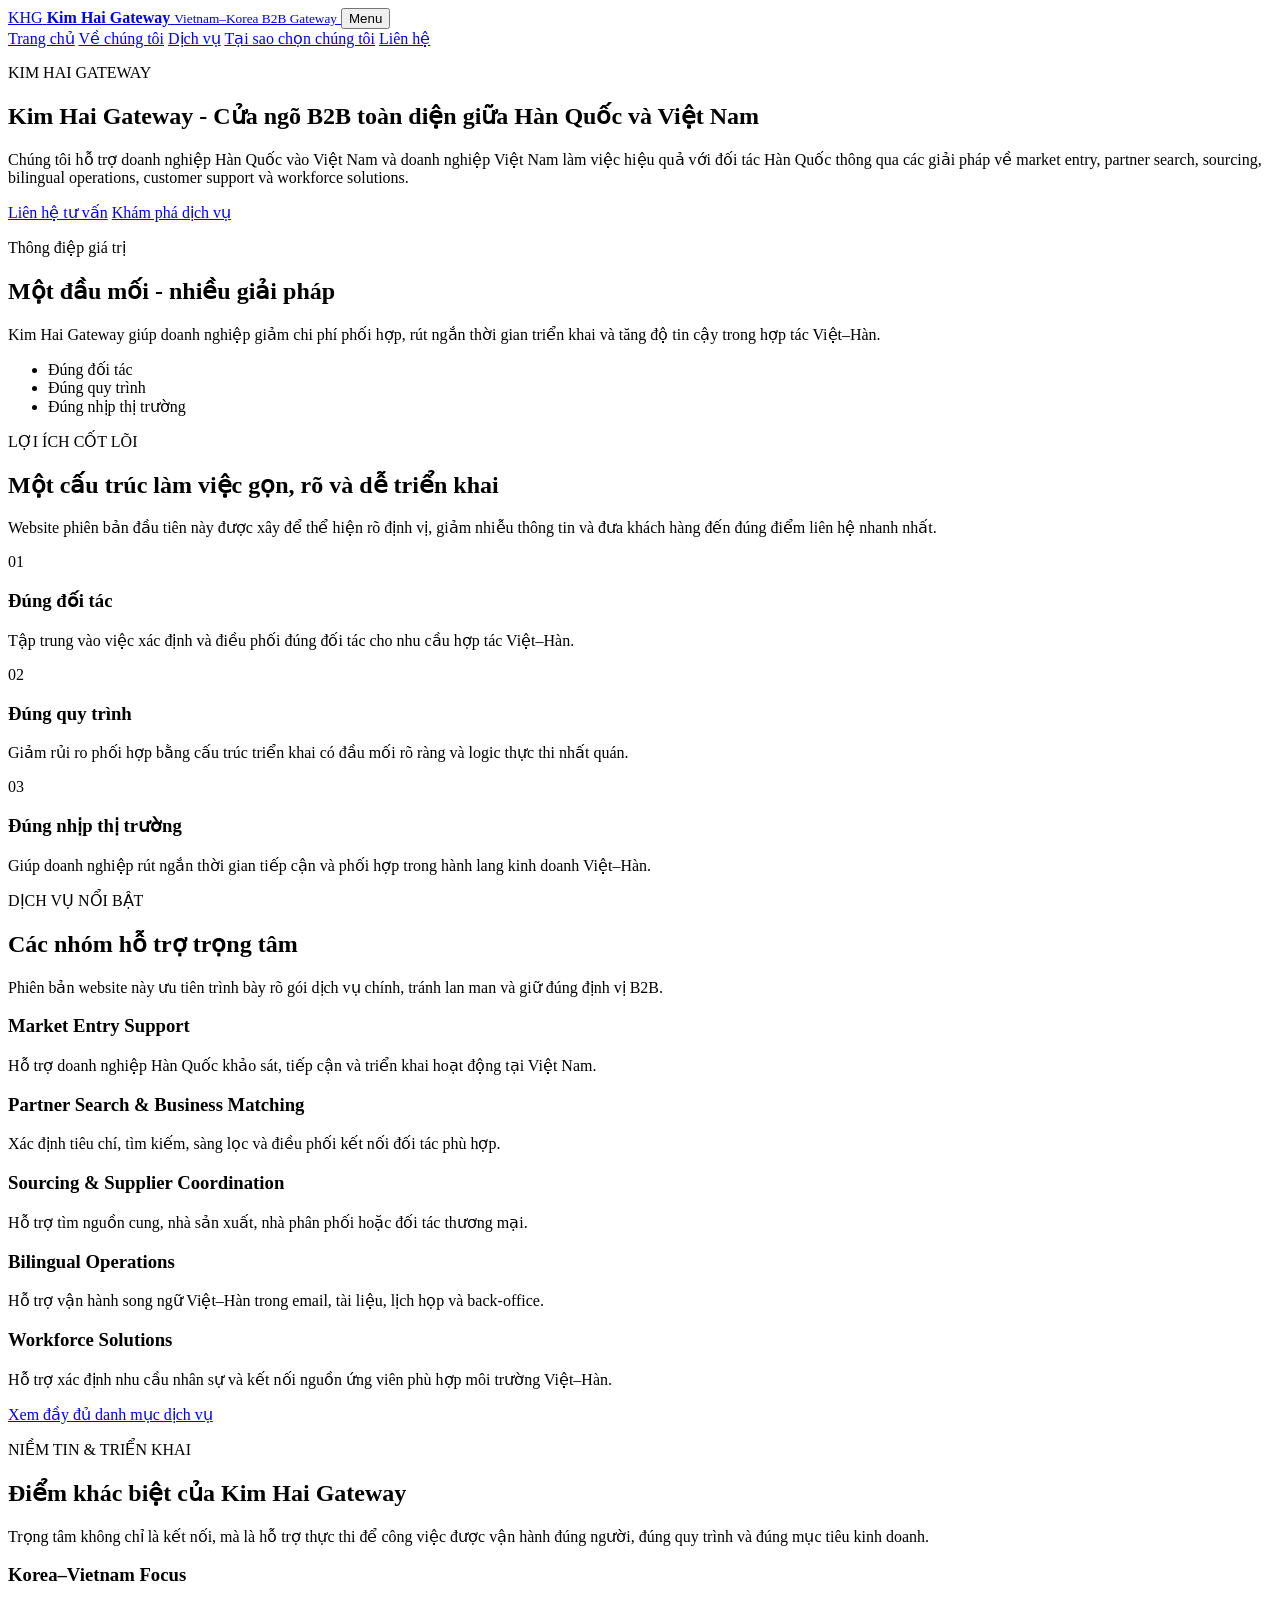
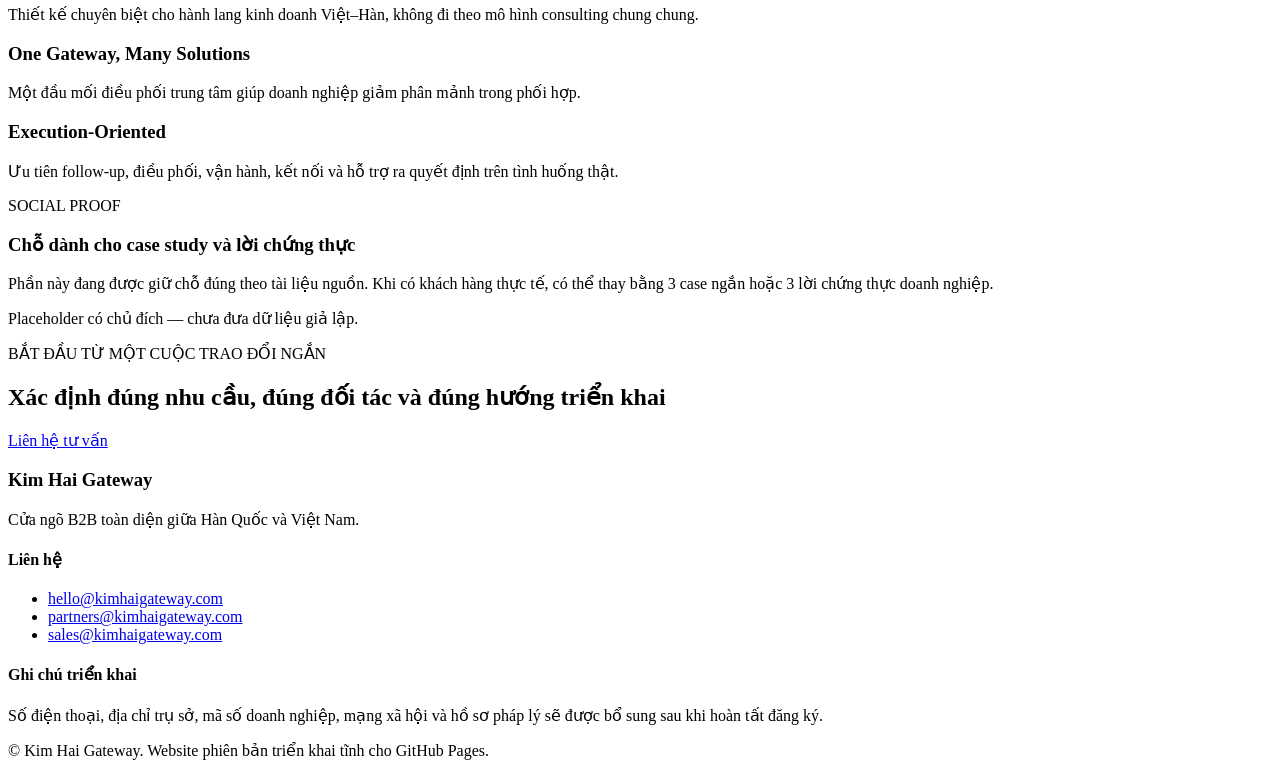
==== index.html @ f31b7ecf "Add files via upload" ====
<!DOCTYPE html>
<html lang="vi">
<head>
  <meta charset="UTF-8" />
  <meta name="viewport" content="width=device-width, initial-scale=1.0" />
  <title>Kim Hai Gateway | Cửa ngõ B2B toàn diện giữa Hàn Quốc và Việt Nam</title>
  <meta name="description" content="Kim Hai Gateway hỗ trợ doanh nghiệp Hàn Quốc vào Việt Nam và doanh nghiệp Việt Nam làm việc hiệu quả với đối tác Hàn Quốc thông qua các giải pháp market entry, partner search, sourcing, bilingual operations và workforce solutions." />
  <meta name="robots" content="index,follow" />
  <link rel="canonical" href="https://kimhaigateway.com/" />
  <link rel="stylesheet" href="assets/styles.css" />
</head>
<body>
  <header class="site-header">
    <div class="container header-inner">
      <a class="brand" href="index.html" aria-label="Kim Hai Gateway">
        <span class="brand-mark">KHG</span>
        <span class="brand-text">
          <strong>Kim Hai Gateway</strong>
          <small>Vietnam–Korea B2B Gateway</small>
        </span>
      </a>
      <button class="nav-toggle" aria-expanded="false" aria-controls="site-nav">Menu</button>
      <nav id="site-nav" class="site-nav" aria-label="Điều hướng chính">
        <a class="active" href="index.html">Trang chủ</a>
        <a href="about.html">Về chúng tôi</a>
        <a href="services.html">Dịch vụ</a>
        <a href="why-us.html">Tại sao chọn chúng tôi</a>
        <a href="contact.html">Liên hệ</a>
      </nav>
    </div>
  </header>

  <main>
    <section class="hero">
      <div class="container hero-grid">
        <div class="hero-copy">
          <p class="eyebrow">KIM HAI GATEWAY</p>
          <h1>Kim Hai Gateway - Cửa ngõ B2B toàn diện giữa Hàn Quốc và Việt Nam</h1>
          <p class="hero-text">Chúng tôi hỗ trợ doanh nghiệp Hàn Quốc vào Việt Nam và doanh nghiệp Việt Nam làm việc hiệu quả với đối tác Hàn Quốc thông qua các giải pháp về market entry, partner search, sourcing, bilingual operations, customer support và workforce solutions.</p>
          <div class="button-row">
            <a class="btn btn-primary" href="contact.html">Liên hệ tư vấn</a>
            <a class="btn btn-secondary" href="services.html">Khám phá dịch vụ</a>
          </div>
        </div>
        <aside class="hero-panel">
          <div class="hero-card">
            <p class="card-label">Thông điệp giá trị</p>
            <h2>Một đầu mối - nhiều giải pháp</h2>
            <p>Kim Hai Gateway giúp doanh nghiệp giảm chi phí phối hợp, rút ngắn thời gian triển khai và tăng độ tin cậy trong hợp tác Việt–Hàn.</p>
            <ul class="value-list">
              <li>Đúng đối tác</li>
              <li>Đúng quy trình</li>
              <li>Đúng nhịp thị trường</li>
            </ul>
          </div>
        </aside>
      </div>
    </section>

    <section class="section">
      <div class="container">
        <div class="section-heading">
          <p class="eyebrow">LỢI ÍCH CỐT LÕI</p>
          <h2>Một cấu trúc làm việc gọn, rõ và dễ triển khai</h2>
          <p>Website phiên bản đầu tiên này được xây để thể hiện rõ định vị, giảm nhiễu thông tin và đưa khách hàng đến đúng điểm liên hệ nhanh nhất.</p>
        </div>
        <div class="benefit-grid">
          <article class="benefit-card">
            <span class="benefit-number">01</span>
            <h3>Đúng đối tác</h3>
            <p>Tập trung vào việc xác định và điều phối đúng đối tác cho nhu cầu hợp tác Việt–Hàn.</p>
          </article>
          <article class="benefit-card">
            <span class="benefit-number">02</span>
            <h3>Đúng quy trình</h3>
            <p>Giảm rủi ro phối hợp bằng cấu trúc triển khai có đầu mối rõ ràng và logic thực thi nhất quán.</p>
          </article>
          <article class="benefit-card">
            <span class="benefit-number">03</span>
            <h3>Đúng nhịp thị trường</h3>
            <p>Giúp doanh nghiệp rút ngắn thời gian tiếp cận và phối hợp trong hành lang kinh doanh Việt–Hàn.</p>
          </article>
        </div>
      </div>
    </section>

    <section class="section section-alt">
      <div class="container">
        <div class="section-heading">
          <p class="eyebrow">DỊCH VỤ NỔI BẬT</p>
          <h2>Các nhóm hỗ trợ trọng tâm</h2>
          <p>Phiên bản website này ưu tiên trình bày rõ gói dịch vụ chính, tránh lan man và giữ đúng định vị B2B.</p>
        </div>
        <div class="card-grid card-grid-5">
          <article class="service-card">
            <h3>Market Entry Support</h3>
            <p>Hỗ trợ doanh nghiệp Hàn Quốc khảo sát, tiếp cận và triển khai hoạt động tại Việt Nam.</p>
          </article>
          <article class="service-card">
            <h3>Partner Search &amp; Business Matching</h3>
            <p>Xác định tiêu chí, tìm kiếm, sàng lọc và điều phối kết nối đối tác phù hợp.</p>
          </article>
          <article class="service-card">
            <h3>Sourcing &amp; Supplier Coordination</h3>
            <p>Hỗ trợ tìm nguồn cung, nhà sản xuất, nhà phân phối hoặc đối tác thương mại.</p>
          </article>
          <article class="service-card">
            <h3>Bilingual Operations</h3>
            <p>Hỗ trợ vận hành song ngữ Việt–Hàn trong email, tài liệu, lịch họp và back-office.</p>
          </article>
          <article class="service-card">
            <h3>Workforce Solutions</h3>
            <p>Hỗ trợ xác định nhu cầu nhân sự và kết nối nguồn ứng viên phù hợp môi trường Việt–Hàn.</p>
          </article>
        </div>
        <div class="centered-link">
          <a class="text-link" href="services.html">Xem đầy đủ danh mục dịch vụ</a>
        </div>
      </div>
    </section>

    <section class="section">
      <div class="container two-col">
        <div>
          <div class="section-heading left-align">
            <p class="eyebrow">NIỀM TIN &amp; TRIỂN KHAI</p>
            <h2>Điểm khác biệt của Kim Hai Gateway</h2>
            <p>Trọng tâm không chỉ là kết nối, mà là hỗ trợ thực thi để công việc được vận hành đúng người, đúng quy trình và đúng mục tiêu kinh doanh.</p>
          </div>
          <div class="feature-stack">
            <article class="feature-item">
              <h3>Korea–Vietnam Focus</h3>
              <p>Thiết kế chuyên biệt cho hành lang kinh doanh Việt–Hàn, không đi theo mô hình consulting chung chung.</p>
            </article>
            <article class="feature-item">
              <h3>One Gateway, Many Solutions</h3>
              <p>Một đầu mối điều phối trung tâm giúp doanh nghiệp giảm phân mảnh trong phối hợp.</p>
            </article>
            <article class="feature-item">
              <h3>Execution-Oriented</h3>
              <p>Ưu tiên follow-up, điều phối, vận hành, kết nối và hỗ trợ ra quyết định trên tình huống thật.</p>
            </article>
          </div>
        </div>
        <aside class="placeholder-box">
          <p class="placeholder-label">SOCIAL PROOF</p>
          <h3>Chỗ dành cho case study và lời chứng thực</h3>
          <p>Phần này đang được giữ chỗ đúng theo tài liệu nguồn. Khi có khách hàng thực tế, có thể thay bằng 3 case ngắn hoặc 3 lời chứng thực doanh nghiệp.</p>
          <p class="placeholder-note">Placeholder có chủ đích — chưa đưa dữ liệu giả lập.</p>
        </aside>
      </div>
    </section>

    <section class="section cta-band">
      <div class="container cta-band-inner">
        <div>
          <p class="eyebrow light">BẮT ĐẦU TỪ MỘT CUỘC TRAO ĐỔI NGẮN</p>
          <h2>Xác định đúng nhu cầu, đúng đối tác và đúng hướng triển khai</h2>
        </div>
        <a class="btn btn-light" href="contact.html">Liên hệ tư vấn</a>
      </div>
    </section>
  </main>

  <footer class="site-footer">
    <div class="container footer-grid">
      <div>
        <h3>Kim Hai Gateway</h3>
        <p>Cửa ngõ B2B toàn diện giữa Hàn Quốc và Việt Nam.</p>
      </div>
      <div>
        <h4>Liên hệ</h4>
        <ul class="footer-list">
          <li><a href="mailto:hello@kimhaigateway.com">hello@kimhaigateway.com</a></li>
          <li><a href="mailto:partners@kimhaigateway.com">partners@kimhaigateway.com</a></li>
          <li><a href="mailto:sales@kimhaigateway.com">sales@kimhaigateway.com</a></li>
        </ul>
      </div>
      <div>
        <h4>Ghi chú triển khai</h4>
        <p>Số điện thoại, địa chỉ trụ sở, mã số doanh nghiệp, mạng xã hội và hồ sơ pháp lý sẽ được bổ sung sau khi hoàn tất đăng ký.</p>
      </div>
    </div>
    <div class="container footer-bottom">
      <p>© <span id="year"></span> Kim Hai Gateway. Website phiên bản triển khai tĩnh cho GitHub Pages.</p>
    </div>
  </footer>

  <script src="assets/script.js"></script>
</body>
</html>
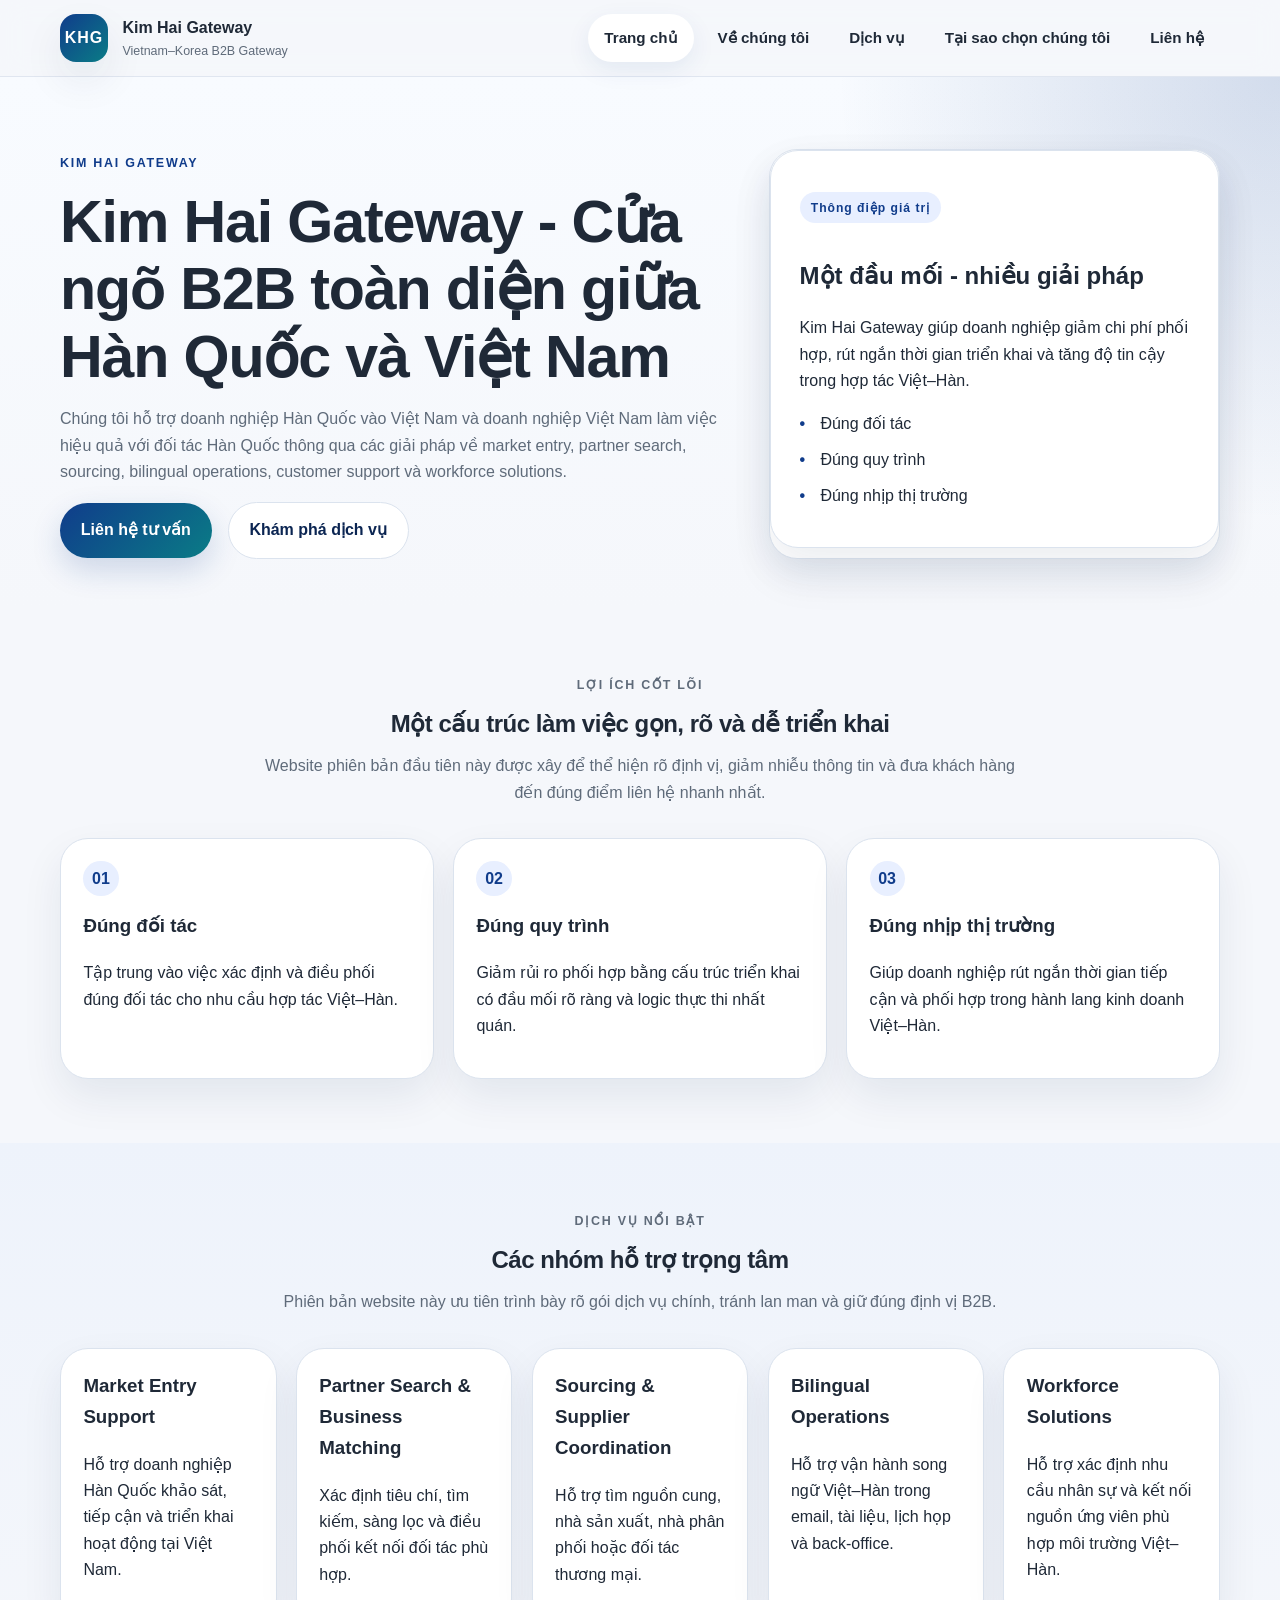
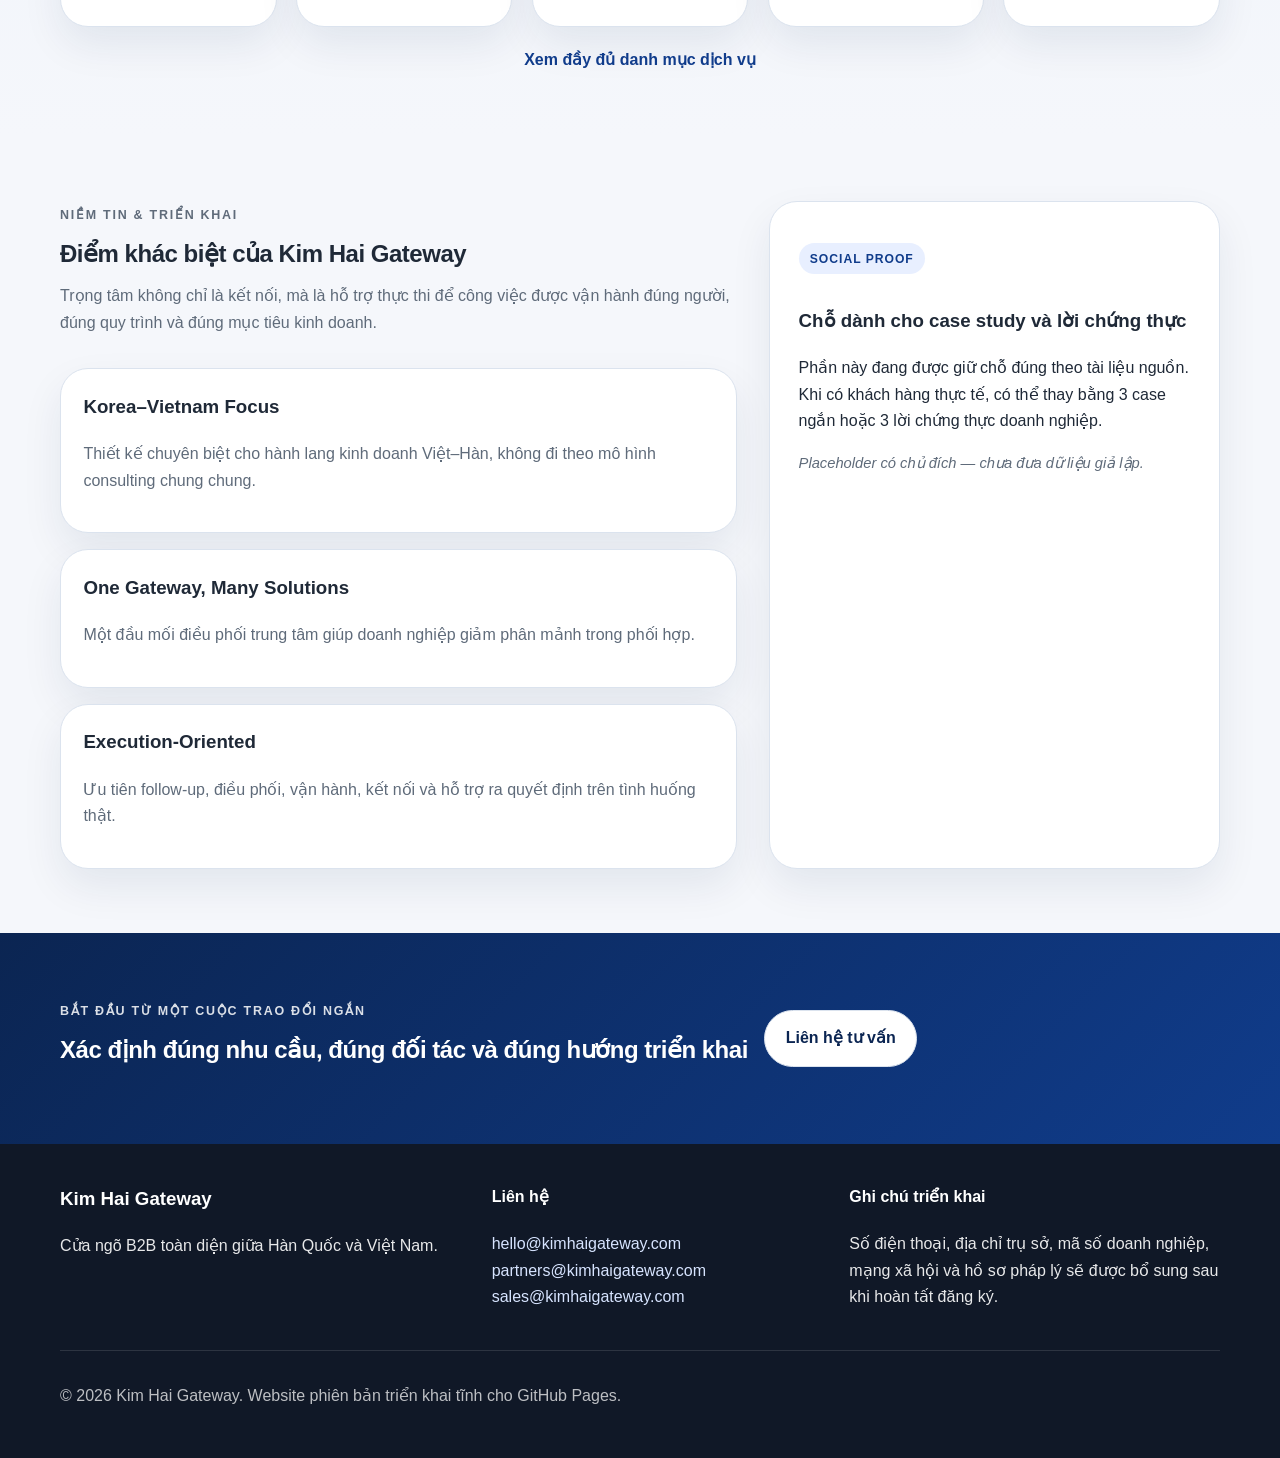
==== commit 7ceae2a9: "Fix CSS and JS paths in index.html" ====
--- a/index.html
+++ b/index.html
@@ -7,7 +7,7 @@
   <meta name="description" content="Kim Hai Gateway hỗ trợ doanh nghiệp Hàn Quốc vào Việt Nam và doanh nghiệp Việt Nam làm việc hiệu quả với đối tác Hàn Quốc thông qua các giải pháp market entry, partner search, sourcing, bilingual operations và workforce solutions." />
   <meta name="robots" content="index,follow" />
   <link rel="canonical" href="https://kimhaigateway.com/" />
-  <link rel="stylesheet" href="assets/styles.css" />
+ <link rel="stylesheet" href="styles.css" />
 </head>
 <body>
   <header class="site-header">
@@ -186,6 +186,6 @@
     </div>
   </footer>
 
-  <script src="assets/script.js"></script>
+  <script src="script.js"></script>
 </body>
 </html>
--- a/styles.css
+++ b/styles.css
@@ -0,0 +1,400 @@
+:root {
+  --bg: #f5f7fb;
+  --surface: #ffffff;
+  --surface-2: #eef3fb;
+  --text: #1f2937;
+  --muted: #5f6b7a;
+  --line: #dbe3ee;
+  --brand: #103c8b;
+  --brand-2: #0a7c86;
+  --brand-dark: #0b2552;
+  --accent: #e8efff;
+  --shadow: 0 18px 40px rgba(15, 35, 75, 0.08);
+  --radius: 18px;
+  --radius-lg: 28px;
+  --container: 1160px;
+  --container-narrow: 840px;
+}
+
+* { box-sizing: border-box; }
+html { scroll-behavior: smooth; }
+body {
+  margin: 0;
+  font-family: Inter, Arial, Helvetica, sans-serif;
+  color: var(--text);
+  background: var(--bg);
+  line-height: 1.65;
+}
+img { max-width: 100%; display: block; }
+a { color: var(--brand); text-decoration: none; }
+a:hover { text-decoration: none; }
+.container {
+  width: min(calc(100% - 2rem), var(--container));
+  margin: 0 auto;
+}
+.narrow { width: min(calc(100% - 2rem), var(--container-narrow)); }
+
+.site-header {
+  position: sticky;
+  top: 0;
+  z-index: 20;
+  backdrop-filter: blur(14px);
+  background: rgba(245, 247, 251, 0.88);
+  border-bottom: 1px solid rgba(219, 227, 238, 0.8);
+}
+.header-inner {
+  display: flex;
+  align-items: center;
+  justify-content: space-between;
+  gap: 1rem;
+  min-height: 76px;
+}
+.brand {
+  display: inline-flex;
+  align-items: center;
+  gap: 0.9rem;
+  color: var(--text);
+}
+.brand-mark {
+  width: 48px;
+  height: 48px;
+  display: inline-grid;
+  place-items: center;
+  border-radius: 16px;
+  background: linear-gradient(135deg, var(--brand), var(--brand-2));
+  color: white;
+  font-weight: 700;
+  letter-spacing: 0.06em;
+  box-shadow: var(--shadow);
+}
+.brand-text { display: flex; flex-direction: column; }
+.brand-text strong { font-size: 1rem; }
+.brand-text small { color: var(--muted); font-size: 0.78rem; }
+
+.site-nav {
+  display: flex;
+  align-items: center;
+  gap: 0.5rem;
+  flex-wrap: wrap;
+}
+.site-nav a {
+  padding: 0.7rem 1rem;
+  border-radius: 999px;
+  color: var(--text);
+  font-weight: 600;
+  font-size: 0.95rem;
+}
+.site-nav a.active,
+.site-nav a:hover {
+  background: var(--surface);
+  box-shadow: 0 8px 24px rgba(16, 60, 139, 0.08);
+}
+.nav-toggle {
+  display: none;
+  border: 1px solid var(--line);
+  background: var(--surface);
+  border-radius: 999px;
+  padding: 0.65rem 0.9rem;
+  font-weight: 600;
+}
+
+.hero {
+  padding: 4.5rem 0 3rem;
+  background:
+    radial-gradient(circle at top right, rgba(16,60,139,0.16), transparent 32%),
+    linear-gradient(180deg, #f8fbff 0%, #f5f7fb 100%);
+}
+.hero-grid,
+.two-col,
+.contact-grid {
+  display: grid;
+  grid-template-columns: 1.2fr 0.8fr;
+  gap: 2rem;
+  align-items: stretch;
+}
+.hero-copy h1,
+.page-hero h1,
+.section-heading h2,
+.statement-card h2,
+.cta-band h2,
+.error-card h1 {
+  margin: 0 0 1rem;
+  line-height: 1.14;
+  letter-spacing: -0.02em;
+}
+.hero-copy h1 { font-size: clamp(2rem, 5vw, 3.7rem); }
+.page-hero h1 { font-size: clamp(2rem, 4vw, 3rem); }
+.hero-text, .page-hero p, .section-heading p, .content-flow p, .feature-item p, .service-detail-card p, .why-card p, .contact-card p {
+  color: var(--muted);
+}
+.hero-panel,
+.hero-card,
+.service-card,
+.benefit-card,
+.feature-item,
+.placeholder-box,
+.statement-card,
+.service-detail-card,
+.why-card,
+.contact-card,
+.error-card {
+  background: var(--surface);
+  border: 1px solid var(--line);
+  border-radius: var(--radius-lg);
+  box-shadow: var(--shadow);
+}
+.hero-card,
+.placeholder-box,
+.statement-card,
+.contact-card,
+.error-card { padding: 1.8rem; }
+
+.eyebrow {
+  display: inline-block;
+  margin: 0 0 0.9rem;
+  font-size: 0.78rem;
+  font-weight: 800;
+  letter-spacing: 0.14em;
+  color: var(--brand);
+  text-transform: uppercase;
+}
+.eyebrow.light { color: rgba(255,255,255,0.85); }
+.card-label,
+.placeholder-label {
+  display: inline-block;
+  margin-bottom: 0.8rem;
+  padding: 0.35rem 0.7rem;
+  border-radius: 999px;
+  font-size: 0.76rem;
+  font-weight: 800;
+  letter-spacing: 0.08em;
+  background: var(--accent);
+  color: var(--brand);
+}
+.placeholder-note { font-size: 0.92rem; font-style: italic; color: var(--muted); }
+
+.button-row,
+.cta-band-inner {
+  display: flex;
+  gap: 1rem;
+  flex-wrap: wrap;
+  align-items: center;
+}
+.btn {
+  display: inline-flex;
+  align-items: center;
+  justify-content: center;
+  border-radius: 999px;
+  padding: 0.9rem 1.3rem;
+  font-weight: 700;
+  transition: transform 0.2s ease, box-shadow 0.2s ease;
+}
+.btn:hover { transform: translateY(-1px); }
+.btn-primary {
+  background: linear-gradient(135deg, var(--brand), var(--brand-2));
+  color: white;
+  box-shadow: 0 12px 30px rgba(16, 60, 139, 0.18);
+}
+.btn-secondary,
+.btn-light {
+  background: var(--surface);
+  color: var(--brand-dark);
+  border: 1px solid var(--line);
+}
+.text-link { font-weight: 700; }
+.centered-link { text-align: center; margin-top: 1.2rem; }
+
+.value-list,
+.footer-list,
+.check-list,
+.contact-list {
+  list-style: none;
+  padding: 0;
+  margin: 1rem 0 0;
+}
+.value-list li,
+.check-list li {
+  position: relative;
+  padding-left: 1.3rem;
+  margin-bottom: 0.6rem;
+}
+.value-list li::before,
+.check-list li::before {
+  content: "•";
+  position: absolute;
+  left: 0;
+  color: var(--brand);
+  font-weight: 700;
+}
+
+.section, .page-main section { padding: 4rem 0; }
+.section-alt { background: linear-gradient(180deg, #eef3fb 0%, #f5f7fb 100%); }
+.page-hero {
+  padding: 4rem 0 1rem;
+  background: linear-gradient(180deg, #f8fbff 0%, #f5f7fb 100%);
+}
+.section-heading { max-width: 760px; margin: 0 auto 2rem; text-align: center; }
+.left-align { margin-left: 0; margin-right: 0; text-align: left; }
+
+.benefit-grid,
+.card-grid,
+.why-grid,
+.tag-grid,
+.service-list-grid {
+  display: grid;
+  gap: 1.2rem;
+}
+.benefit-grid { grid-template-columns: repeat(3, minmax(0, 1fr)); }
+.card-grid { grid-template-columns: repeat(3, minmax(0, 1fr)); }
+.card-grid-5 { grid-template-columns: repeat(5, minmax(0, 1fr)); }
+.why-grid, .service-list-grid { grid-template-columns: repeat(2, minmax(0, 1fr)); }
+.tag-grid { grid-template-columns: repeat(auto-fit, minmax(190px, 1fr)); }
+
+.benefit-card,
+.service-card,
+.feature-item,
+.service-detail-card,
+.why-card { padding: 1.4rem; }
+.benefit-number,
+.service-index {
+  display: inline-grid;
+  place-items: center;
+  width: 2.2rem;
+  height: 2.2rem;
+  border-radius: 999px;
+  background: var(--accent);
+  color: var(--brand);
+  font-weight: 800;
+  margin-bottom: 0.9rem;
+}
+.service-card h3,
+.feature-item h3,
+.benefit-card h3,
+.contact-card h2,
+.service-detail-card h2,
+.why-card h2 { margin-top: 0; }
+
+.feature-stack { display: grid; gap: 1rem; }
+.cta-band {
+  background: linear-gradient(135deg, var(--brand-dark), var(--brand));
+  color: white;
+}
+.cta-band h2 { max-width: 700px; }
+
+.contact-list li {
+  display: flex;
+  flex-direction: column;
+  gap: 0.25rem;
+  padding: 0.9rem 0;
+  border-bottom: 1px solid var(--line);
+}
+.contact-list li:last-child { border-bottom: none; }
+.contact-list span { color: var(--muted); font-size: 0.92rem; }
+.contact-form { display: grid; gap: 1rem; }
+.contact-form label { display: grid; gap: 0.45rem; font-weight: 600; }
+.contact-form input,
+.contact-form textarea {
+  width: 100%;
+  padding: 0.95rem 1rem;
+  border: 1px solid var(--line);
+  border-radius: 14px;
+  font: inherit;
+  background: #fff;
+}
+.contact-form input:focus,
+.contact-form textarea:focus {
+  outline: 2px solid rgba(16, 60, 139, 0.18);
+  border-color: var(--brand);
+}
+.form-note { font-size: 0.92rem; color: var(--muted); margin-top: 1rem; }
+
+.tag {
+  display: inline-flex;
+  align-items: center;
+  justify-content: center;
+  padding: 0.85rem 1rem;
+  border-radius: 999px;
+  background: var(--surface);
+  border: 1px solid var(--line);
+  box-shadow: var(--shadow);
+  font-weight: 600;
+}
+
+.site-footer {
+  padding-top: 2.5rem;
+  background: #101827;
+  color: rgba(255,255,255,0.9);
+}
+.footer-grid {
+  display: grid;
+  grid-template-columns: 1.1fr 0.9fr 1fr;
+  gap: 1.5rem;
+}
+.site-footer h3,
+.site-footer h4 { margin-top: 0; color: #fff; }
+.site-footer a { color: #d7e4ff; }
+.footer-bottom {
+  padding: 1rem 0 2rem;
+  margin-top: 1.5rem;
+  border-top: 1px solid rgba(255,255,255,0.12);
+  color: rgba(255,255,255,0.72);
+}
+.error-page {
+  min-height: 100vh;
+  display: grid;
+  place-items: center;
+  padding: 2rem 0;
+}
+.error-card { text-align: center; }
+
+@media (max-width: 1080px) {
+  .card-grid-5 { grid-template-columns: repeat(3, minmax(0, 1fr)); }
+}
+
+@media (max-width: 900px) {
+  .hero-grid,
+  .two-col,
+  .contact-grid,
+  .footer-grid,
+  .benefit-grid,
+  .why-grid,
+  .service-list-grid,
+  .card-grid,
+  .card-grid-5 {
+    grid-template-columns: 1fr;
+  }
+  .nav-toggle { display: inline-flex; }
+  .site-nav {
+    position: absolute;
+    top: 76px;
+    right: 1rem;
+    left: 1rem;
+    display: none;
+    flex-direction: column;
+    align-items: stretch;
+    padding: 1rem;
+    background: rgba(255,255,255,0.98);
+    border: 1px solid var(--line);
+    border-radius: 20px;
+    box-shadow: var(--shadow);
+  }
+  .site-nav.open { display: flex; }
+  .site-nav a { width: 100%; }
+}
+
+@media (max-width: 640px) {
+  .hero { padding-top: 3.5rem; }
+  .section, .page-main section { padding: 3rem 0; }
+  .hero-card,
+  .placeholder-box,
+  .statement-card,
+  .contact-card,
+  .error-card,
+  .benefit-card,
+  .service-card,
+  .feature-item,
+  .service-detail-card,
+  .why-card {
+    border-radius: 22px;
+  }
+}
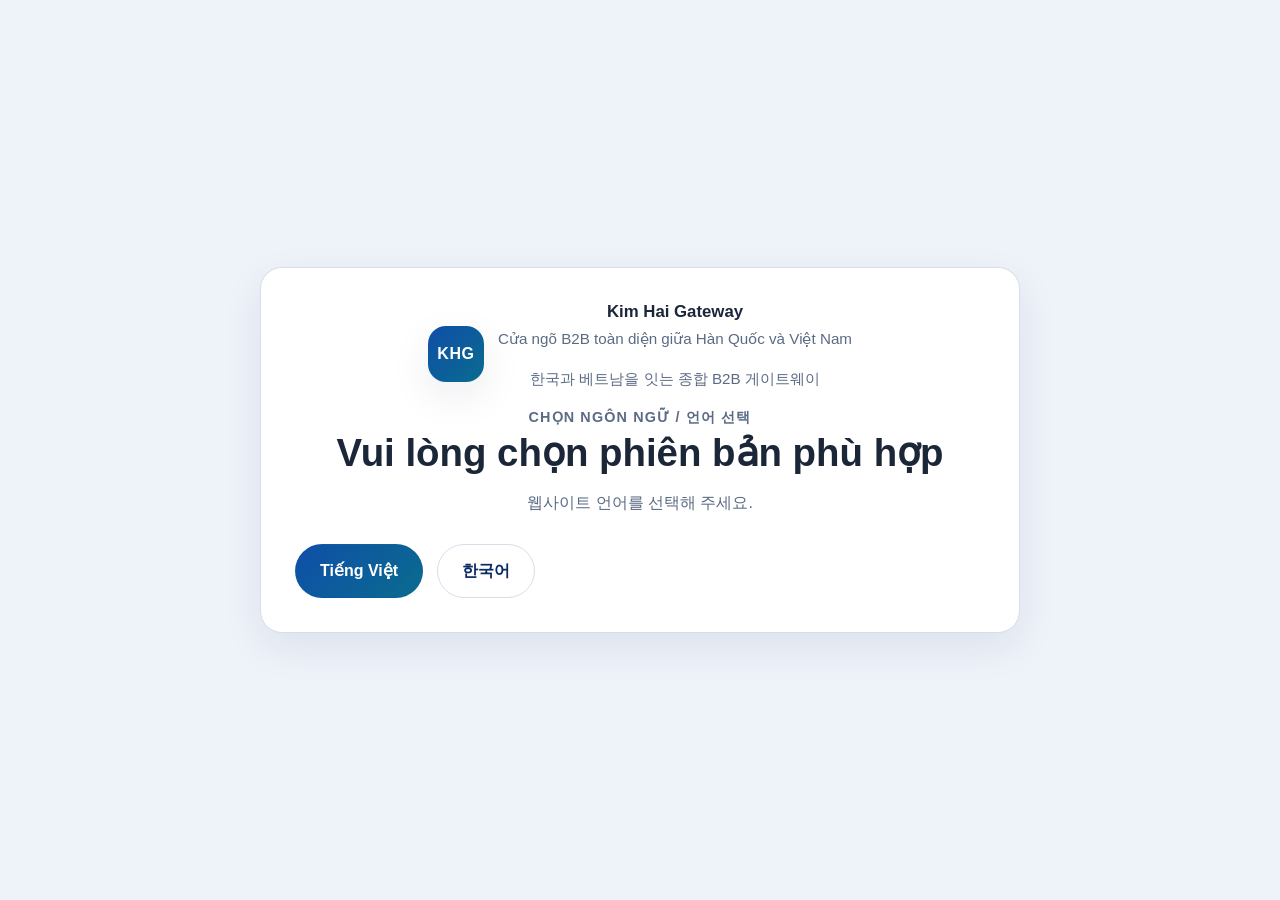
==== commit db50b4ad: "Convert site to bilingual VI-KO structure" ====
--- a/index.html
+++ b/index.html
@@ -3,189 +3,31 @@
 <head>
   <meta charset="UTF-8" />
   <meta name="viewport" content="width=device-width, initial-scale=1.0" />
-  <title>Kim Hai Gateway | Cửa ngõ B2B toàn diện giữa Hàn Quốc và Việt Nam</title>
-  <meta name="description" content="Kim Hai Gateway hỗ trợ doanh nghiệp Hàn Quốc vào Việt Nam và doanh nghiệp Việt Nam làm việc hiệu quả với đối tác Hàn Quốc thông qua các giải pháp market entry, partner search, sourcing, bilingual operations và workforce solutions." />
-  <meta name="robots" content="index,follow" />
-  <link rel="canonical" href="https://kimhaigateway.com/" />
- <link rel="stylesheet" href="styles.css" />
+  <title>Kim Hai Gateway | Chọn ngôn ngữ</title>
+  <meta name="description" content="Kim Hai Gateway - Cửa ngõ B2B toàn diện giữa Hàn Quốc và Việt Nam." />
+  <link rel="stylesheet" href="/assets/styles.css" />
 </head>
 <body>
-  <header class="site-header">
-    <div class="container header-inner">
-      <a class="brand" href="index.html" aria-label="Kim Hai Gateway">
-        <span class="brand-mark">KHG</span>
-        <span class="brand-text">
-          <strong>Kim Hai Gateway</strong>
-          <small>Vietnam–Korea B2B Gateway</small>
-        </span>
-      </a>
-      <button class="nav-toggle" aria-expanded="false" aria-controls="site-nav">Menu</button>
-      <nav id="site-nav" class="site-nav" aria-label="Điều hướng chính">
-        <a class="active" href="index.html">Trang chủ</a>
-        <a href="about.html">Về chúng tôi</a>
-        <a href="services.html">Dịch vụ</a>
-        <a href="why-us.html">Tại sao chọn chúng tôi</a>
-        <a href="contact.html">Liên hệ</a>
-      </nav>
-    </div>
-  </header>
-
-  <main>
-    <section class="hero">
-      <div class="container hero-grid">
-        <div class="hero-copy">
-          <p class="eyebrow">KIM HAI GATEWAY</p>
-          <h1>Kim Hai Gateway - Cửa ngõ B2B toàn diện giữa Hàn Quốc và Việt Nam</h1>
-          <p class="hero-text">Chúng tôi hỗ trợ doanh nghiệp Hàn Quốc vào Việt Nam và doanh nghiệp Việt Nam làm việc hiệu quả với đối tác Hàn Quốc thông qua các giải pháp về market entry, partner search, sourcing, bilingual operations, customer support và workforce solutions.</p>
-          <div class="button-row">
-            <a class="btn btn-primary" href="contact.html">Liên hệ tư vấn</a>
-            <a class="btn btn-secondary" href="services.html">Khám phá dịch vụ</a>
-          </div>
-        </div>
-        <aside class="hero-panel">
-          <div class="hero-card">
-            <p class="card-label">Thông điệp giá trị</p>
-            <h2>Một đầu mối - nhiều giải pháp</h2>
-            <p>Kim Hai Gateway giúp doanh nghiệp giảm chi phí phối hợp, rút ngắn thời gian triển khai và tăng độ tin cậy trong hợp tác Việt–Hàn.</p>
-            <ul class="value-list">
-              <li>Đúng đối tác</li>
-              <li>Đúng quy trình</li>
-              <li>Đúng nhịp thị trường</li>
-            </ul>
-          </div>
-        </aside>
-      </div>
-    </section>
-
-    <section class="section">
-      <div class="container">
-        <div class="section-heading">
-          <p class="eyebrow">LỢI ÍCH CỐT LÕI</p>
-          <h2>Một cấu trúc làm việc gọn, rõ và dễ triển khai</h2>
-          <p>Website phiên bản đầu tiên này được xây để thể hiện rõ định vị, giảm nhiễu thông tin và đưa khách hàng đến đúng điểm liên hệ nhanh nhất.</p>
-        </div>
-        <div class="benefit-grid">
-          <article class="benefit-card">
-            <span class="benefit-number">01</span>
-            <h3>Đúng đối tác</h3>
-            <p>Tập trung vào việc xác định và điều phối đúng đối tác cho nhu cầu hợp tác Việt–Hàn.</p>
-          </article>
-          <article class="benefit-card">
-            <span class="benefit-number">02</span>
-            <h3>Đúng quy trình</h3>
-            <p>Giảm rủi ro phối hợp bằng cấu trúc triển khai có đầu mối rõ ràng và logic thực thi nhất quán.</p>
-          </article>
-          <article class="benefit-card">
-            <span class="benefit-number">03</span>
-            <h3>Đúng nhịp thị trường</h3>
-            <p>Giúp doanh nghiệp rút ngắn thời gian tiếp cận và phối hợp trong hành lang kinh doanh Việt–Hàn.</p>
-          </article>
+  <main class="lang-gateway">
+    <div class="lang-card">
+      <div class="brand-lockup center">
+        <div class="brand-mark">KHG</div>
+        <div>
+          <h1>Kim Hai Gateway</h1>
+          <p>Cửa ngõ B2B toàn diện giữa Hàn Quốc và Việt Nam</p>
+          <p>한국과 베트남을 잇는 종합 B2B 게이트웨이</p>
         </div>
       </div>
-    </section>
-
-    <section class="section section-alt">
-      <div class="container">
-        <div class="section-heading">
-          <p class="eyebrow">DỊCH VỤ NỔI BẬT</p>
-          <h2>Các nhóm hỗ trợ trọng tâm</h2>
-          <p>Phiên bản website này ưu tiên trình bày rõ gói dịch vụ chính, tránh lan man và giữ đúng định vị B2B.</p>
-        </div>
-        <div class="card-grid card-grid-5">
-          <article class="service-card">
-            <h3>Market Entry Support</h3>
-            <p>Hỗ trợ doanh nghiệp Hàn Quốc khảo sát, tiếp cận và triển khai hoạt động tại Việt Nam.</p>
-          </article>
-          <article class="service-card">
-            <h3>Partner Search &amp; Business Matching</h3>
-            <p>Xác định tiêu chí, tìm kiếm, sàng lọc và điều phối kết nối đối tác phù hợp.</p>
-          </article>
-          <article class="service-card">
-            <h3>Sourcing &amp; Supplier Coordination</h3>
-            <p>Hỗ trợ tìm nguồn cung, nhà sản xuất, nhà phân phối hoặc đối tác thương mại.</p>
-          </article>
-          <article class="service-card">
-            <h3>Bilingual Operations</h3>
-            <p>Hỗ trợ vận hành song ngữ Việt–Hàn trong email, tài liệu, lịch họp và back-office.</p>
-          </article>
-          <article class="service-card">
-            <h3>Workforce Solutions</h3>
-            <p>Hỗ trợ xác định nhu cầu nhân sự và kết nối nguồn ứng viên phù hợp môi trường Việt–Hàn.</p>
-          </article>
-        </div>
-        <div class="centered-link">
-          <a class="text-link" href="services.html">Xem đầy đủ danh mục dịch vụ</a>
-        </div>
+      <div class="section-heading center">
+        <p class="eyebrow">CHỌN NGÔN NGỮ / 언어 선택</p>
+        <h2>Vui lòng chọn phiên bản phù hợp</h2>
+        <p>웹사이트 언어를 선택해 주세요.</p>
       </div>
-    </section>
-
-    <section class="section">
-      <div class="container two-col">
-        <div>
-          <div class="section-heading left-align">
-            <p class="eyebrow">NIỀM TIN &amp; TRIỂN KHAI</p>
-            <h2>Điểm khác biệt của Kim Hai Gateway</h2>
-            <p>Trọng tâm không chỉ là kết nối, mà là hỗ trợ thực thi để công việc được vận hành đúng người, đúng quy trình và đúng mục tiêu kinh doanh.</p>
-          </div>
-          <div class="feature-stack">
-            <article class="feature-item">
-              <h3>Korea–Vietnam Focus</h3>
-              <p>Thiết kế chuyên biệt cho hành lang kinh doanh Việt–Hàn, không đi theo mô hình consulting chung chung.</p>
-            </article>
-            <article class="feature-item">
-              <h3>One Gateway, Many Solutions</h3>
-              <p>Một đầu mối điều phối trung tâm giúp doanh nghiệp giảm phân mảnh trong phối hợp.</p>
-            </article>
-            <article class="feature-item">
-              <h3>Execution-Oriented</h3>
-              <p>Ưu tiên follow-up, điều phối, vận hành, kết nối và hỗ trợ ra quyết định trên tình huống thật.</p>
-            </article>
-          </div>
-        </div>
-        <aside class="placeholder-box">
-          <p class="placeholder-label">SOCIAL PROOF</p>
-          <h3>Chỗ dành cho case study và lời chứng thực</h3>
-          <p>Phần này đang được giữ chỗ đúng theo tài liệu nguồn. Khi có khách hàng thực tế, có thể thay bằng 3 case ngắn hoặc 3 lời chứng thực doanh nghiệp.</p>
-          <p class="placeholder-note">Placeholder có chủ đích — chưa đưa dữ liệu giả lập.</p>
-        </aside>
-      </div>
-    </section>
-
-    <section class="section cta-band">
-      <div class="container cta-band-inner">
-        <div>
-          <p class="eyebrow light">BẮT ĐẦU TỪ MỘT CUỘC TRAO ĐỔI NGẮN</p>
-          <h2>Xác định đúng nhu cầu, đúng đối tác và đúng hướng triển khai</h2>
-        </div>
-        <a class="btn btn-light" href="contact.html">Liên hệ tư vấn</a>
-      </div>
-    </section>
-  </main>
-
-  <footer class="site-footer">
-    <div class="container footer-grid">
-      <div>
-        <h3>Kim Hai Gateway</h3>
-        <p>Cửa ngõ B2B toàn diện giữa Hàn Quốc và Việt Nam.</p>
-      </div>
-      <div>
-        <h4>Liên hệ</h4>
-        <ul class="footer-list">
-          <li><a href="mailto:hello@kimhaigateway.com">hello@kimhaigateway.com</a></li>
-          <li><a href="mailto:partners@kimhaigateway.com">partners@kimhaigateway.com</a></li>
-          <li><a href="mailto:sales@kimhaigateway.com">sales@kimhaigateway.com</a></li>
-        </ul>
-      </div>
-      <div>
-        <h4>Ghi chú triển khai</h4>
-        <p>Số điện thoại, địa chỉ trụ sở, mã số doanh nghiệp, mạng xã hội và hồ sơ pháp lý sẽ được bổ sung sau khi hoàn tất đăng ký.</p>
+      <div class="lang-actions">
+        <a class="btn btn-primary" href="/vi/index.html">Tiếng Việt</a>
+        <a class="btn btn-secondary" href="/ko/index.html">한국어</a>
       </div>
     </div>
-    <div class="container footer-bottom">
-      <p>© <span id="year"></span> Kim Hai Gateway. Website phiên bản triển khai tĩnh cho GitHub Pages.</p>
-    </div>
-  </footer>
-
-  <script src="script.js"></script>
+  </main>
 </body>
-</html>
+</html>
--- a/assets/styles.css
+++ b/assets/styles.css
@@ -0,0 +1,52 @@
+:root {
+  --bg: #eef3fa; --surface: #ffffff; --text: #1b2638; --muted: #5b6b84; --line: #d7deea;
+  --primary: #0f4ea8; --primary-dark: #0b2b64; --accent: #0a6c8e; --shadow: 0 14px 40px rgba(15,31,63,.08);
+  --radius: 22px; --container: 1200px;
+}
+*{box-sizing:border-box} html{scroll-behavior:smooth}
+body{margin:0;font-family:Arial,"Helvetica Neue",Helvetica,sans-serif;color:var(--text);background:var(--bg);line-height:1.65}
+a{color:inherit;text-decoration:none} .container{width:min(var(--container),calc(100% - 40px));margin:0 auto}
+.site-header{position:sticky;top:0;z-index:20;background:rgba(255,255,255,.9);backdrop-filter:blur(10px);border-bottom:1px solid rgba(215,222,234,.8)}
+.header-inner{display:flex;align-items:center;justify-content:space-between;gap:20px;min-height:88px}
+.brand,.brand-lockup{display:flex;align-items:center;gap:14px}
+.brand-mark{width:56px;height:56px;border-radius:18px;background:linear-gradient(135deg,var(--primary),var(--accent));color:#fff;display:grid;place-items:center;font-weight:700;letter-spacing:.04em;box-shadow:var(--shadow);flex-shrink:0}
+.brand-text strong,.brand-lockup h1{display:block;margin:0;font-size:1.05rem;line-height:1.2}
+.brand-text small,.brand-lockup p{display:block;color:var(--muted);margin-top:4px;font-size:.95rem}
+.site-nav{display:flex;align-items:center;gap:8px;flex-wrap:wrap}
+.site-nav a{padding:12px 18px;border-radius:999px;font-weight:600;color:var(--text)}
+.site-nav a.active,.site-nav a:hover{background:#fff;box-shadow:0 6px 18px rgba(10,24,54,.08)}
+.lang-switch{display:flex;align-items:center;gap:8px}
+.lang-switch a{padding:10px 12px;border-radius:999px;border:1px solid var(--line);font-weight:700;color:var(--muted);background:#fff}
+.lang-switch a.active{color:#fff;background:linear-gradient(135deg,var(--primary),var(--accent));border-color:transparent}
+.hero{padding:72px 0 48px}.hero-grid{display:grid;grid-template-columns:1.3fr .9fr;gap:40px;align-items:center}
+.eyebrow{margin:0 0 12px;color:var(--primary);font-weight:800;letter-spacing:.08em;text-transform:uppercase;font-size:.9rem}
+.hero h1,.page-hero h1{margin:0 0 18px;font-size:clamp(2.4rem,6vw,4.5rem);line-height:1.05;letter-spacing:-.03em}
+.hero-text,.page-hero p{color:var(--muted);font-size:1.08rem;max-width:880px}
+.hero-card,.page-panel,.placeholder-box,.lang-card,.service-card,.benefit-card,.feature-item,.why-card,.note-card{background:var(--surface);border:1px solid var(--line);border-radius:var(--radius);box-shadow:var(--shadow)}
+.hero-card,.placeholder-box,.page-panel,.lang-card{padding:34px}
+.card-label,.placeholder-label{display:inline-block;background:#edf2ff;color:var(--primary);padding:9px 14px;border-radius:999px;font-weight:700;font-size:.92rem;margin-bottom:18px}
+.hero-card h2,.section-heading h2{margin:0 0 14px;font-size:clamp(1.8rem,3vw,2.6rem);line-height:1.2}
+.value-list{margin:18px 0 0;padding-left:22px}.value-list li{margin-bottom:10px;color:var(--text)}
+.button-row,.lang-actions{display:flex;gap:14px;flex-wrap:wrap;margin-top:28px}
+.btn{display:inline-flex;align-items:center;justify-content:center;min-height:54px;padding:0 24px;border-radius:999px;font-weight:700;border:1px solid transparent;transition:.2s ease}
+.btn:hover{transform:translateY(-1px)} .btn-primary{color:#fff;background:linear-gradient(135deg,var(--primary),var(--accent))}
+.btn-secondary,.btn-light{color:var(--primary-dark);background:#fff;border-color:var(--line)}
+.section{padding:52px 0}.section-alt{background:linear-gradient(180deg,rgba(255,255,255,.45),rgba(255,255,255,0))}
+.section-heading{max-width:860px;margin-bottom:28px}.section-heading.center{text-align:center;margin-inline:auto}.section-heading p{color:var(--muted);margin:0}
+.grid-2,.services-grid{display:grid;grid-template-columns:repeat(2,1fr);gap:22px}
+.benefit-grid,.why-grid{display:grid;grid-template-columns:repeat(3,1fr);gap:22px}
+.benefit-card,.service-card,.why-card,.note-card{padding:24px}
+.benefit-number{display:inline-grid;place-items:center;width:38px;height:38px;border-radius:12px;background:#eef3ff;color:var(--primary);font-weight:800;margin-bottom:12px}
+.two-col{display:grid;grid-template-columns:1.15fr .85fr;gap:28px}.feature-stack{display:grid;gap:18px;margin-top:22px}.feature-item{padding:22px}
+.feature-item h3,.service-card h3,.benefit-card h3,.why-card h3,.note-card h3{margin:0 0 10px;font-size:1.2rem}
+.feature-item p,.service-card p,.benefit-card p,.why-card p,.note-card p,.placeholder-box p{margin:0;color:var(--muted)}
+.page-hero{padding:64px 0 24px}.page-layout{display:grid;grid-template-columns:1.15fr .85fr;gap:28px;align-items:start}
+.page-panel h3{margin-top:0}.divider-list{border-top:1px solid var(--line)}.divider-item{padding:18px 0;border-bottom:1px solid var(--line)}.divider-item strong{display:block;margin-bottom:6px;font-size:1.02rem}
+.cta-band{background:linear-gradient(135deg,var(--primary),var(--primary-dark));color:#fff}.cta-band .eyebrow{color:rgba(255,255,255,.8)}
+.cta-band-inner{display:flex;align-items:center;justify-content:space-between;gap:24px}
+.site-footer{background:#071a3c;color:#fff;margin-top:36px}.footer-grid{display:grid;grid-template-columns:1fr 1fr 1fr;gap:28px;padding:44px 0 28px}
+.footer-grid h3,.footer-grid h4{margin-top:0;margin-bottom:14px}.footer-grid p,.footer-grid li,.footer-grid a{color:rgba(255,255,255,.86)}
+.footer-list{list-style:none;padding:0;margin:0}.footer-list li{margin-bottom:10px}.footer-bottom{border-top:1px solid rgba(255,255,255,.14);padding:18px 0 28px;color:rgba(255,255,255,.72)}
+.lang-gateway{min-height:100vh;display:grid;place-items:center;padding:32px 20px}.lang-card{width:min(760px,100%)}.center{text-align:center;justify-content:center}
+@media (max-width:980px){.hero-grid,.two-col,.page-layout,.grid-2,.benefit-grid,.why-grid,.services-grid,.footer-grid,.cta-band-inner{grid-template-columns:1fr}.header-inner{flex-direction:column;align-items:flex-start;padding:16px 0}.site-nav{width:100%}.hero h1,.page-hero h1{font-size:2.45rem}}
+@media (max-width:640px){.container{width:min(var(--container),calc(100% - 24px))}.hero,.page-hero,.section{padding-top:36px;padding-bottom:36px}.hero-card,.placeholder-box,.page-panel,.lang-card{padding:24px}.btn{width:100%}.button-row,.lang-actions{flex-direction:column}}
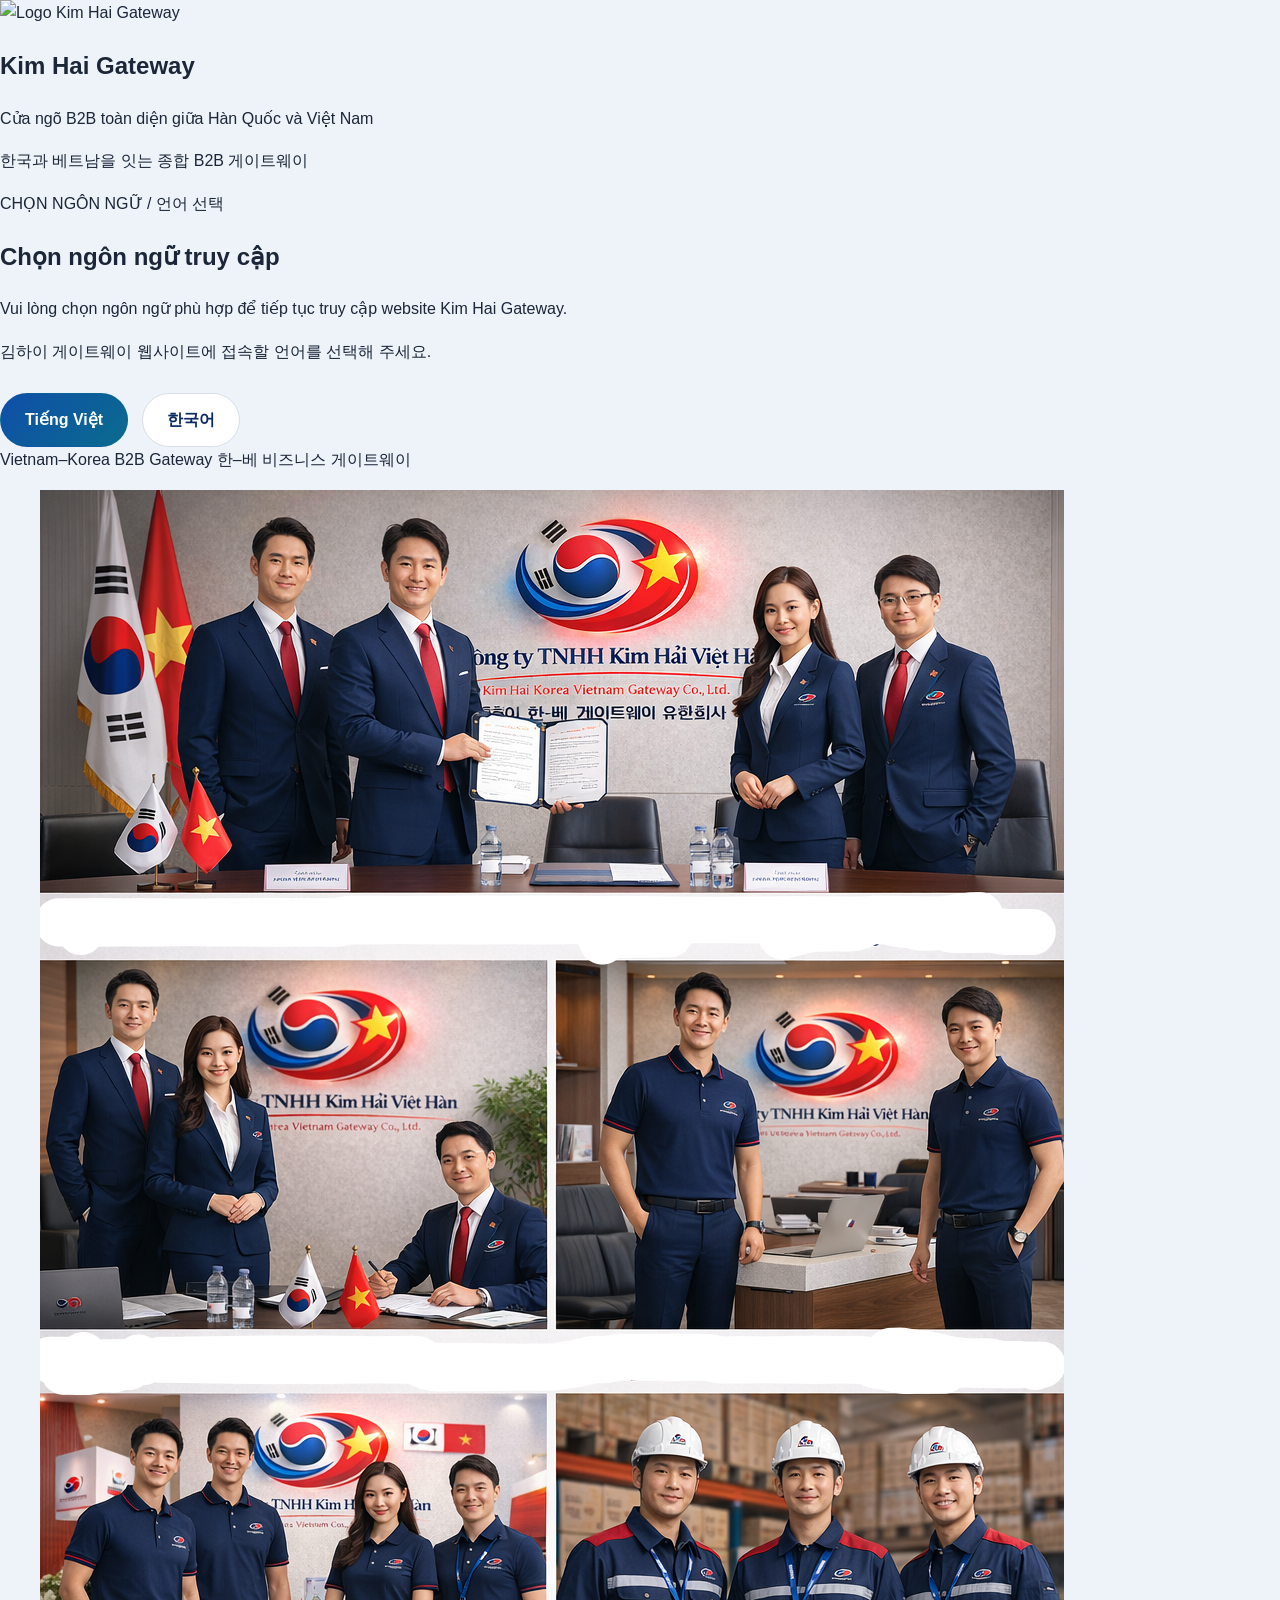
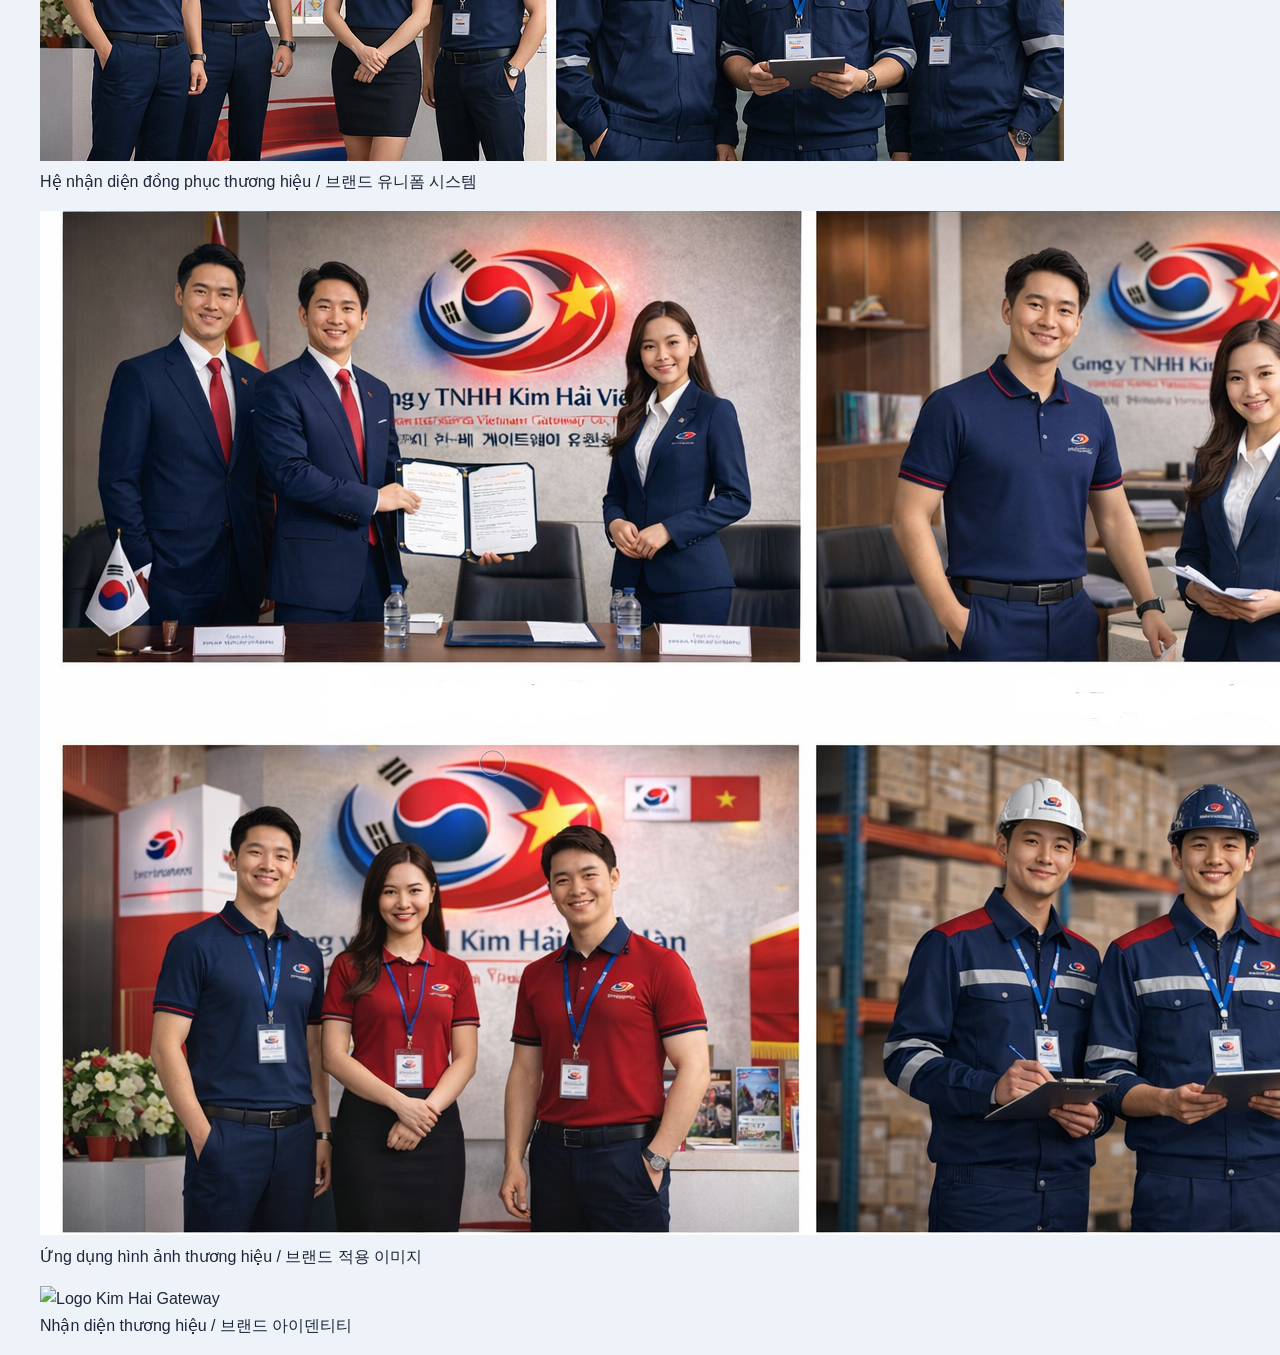
==== commit 0b7c6e96: "Upgrade root language landing page" ====
--- a/index.html
+++ b/index.html
@@ -7,27 +7,59 @@
   <meta name="description" content="Kim Hai Gateway - Cửa ngõ B2B toàn diện giữa Hàn Quốc và Việt Nam." />
   <link rel="stylesheet" href="/assets/styles.css" />
 </head>
-<body>
-  <main class="lang-gateway">
-    <div class="lang-card">
-      <div class="brand-lockup center">
-        <div class="brand-mark">KHG</div>
-        <div>
-          <h1>Kim Hai Gateway</h1>
-          <p>Cửa ngõ B2B toàn diện giữa Hàn Quốc và Việt Nam</p>
-          <p>한국과 베트남을 잇는 종합 B2B 게이트웨이</p>
+<body class="lang-landing-page">
+  <main class="lang-landing-wrap">
+    <section class="lang-landing-hero">
+      <div class="lang-copy-panel">
+        <div class="lang-brand-head">
+          <img src="/assets/logo-khg.png" alt="Logo Kim Hai Gateway" class="lang-logo-img">
+          <div class="lang-brand-text">
+            <h1>Kim Hai Gateway</h1>
+            <p class="lang-brand-vi">Cửa ngõ B2B toàn diện giữa Hàn Quốc và Việt Nam</p>
+            <p class="lang-brand-ko">한국과 베트남을 잇는 종합 B2B 게이트웨이</p>
+          </div>
+        </div>
+
+        <p class="lang-eyebrow">CHỌN NGÔN NGỮ / 언어 선택</p>
+
+        <h2>Chọn ngôn ngữ truy cập</h2>
+        <p class="lang-subtitle">
+          Vui lòng chọn ngôn ngữ phù hợp để tiếp tục truy cập website Kim Hai Gateway.
+        </p>
+        <p class="lang-subtitle-ko">
+          김하이 게이트웨이 웹사이트에 접속할 언어를 선택해 주세요.
+        </p>
+
+        <div class="lang-actions">
+          <a class="btn btn-primary" href="/vi/index.html">Tiếng Việt</a>
+          <a class="btn btn-secondary" href="/ko/index.html">한국어</a>
+        </div>
+
+        <div class="lang-note">
+          <span>Vietnam–Korea B2B Gateway</span>
+          <span>한–베 비즈니스 게이트웨이</span>
         </div>
       </div>
-      <div class="section-heading center">
-        <p class="eyebrow">CHỌN NGÔN NGỮ / 언어 선택</p>
-        <h2>Vui lòng chọn phiên bản phù hợp</h2>
-        <p>웹사이트 언어를 선택해 주세요.</p>
+
+      <div class="lang-visual-panel">
+        <figure class="lang-visual-main">
+          <img src="/assets/uniform-board.png" alt="Hình ảnh đồng phục thương hiệu Kim Hai Gateway">
+          <figcaption>Hệ nhận diện đồng phục thương hiệu / 브랜드 유니폼 시스템</figcaption>
+        </figure>
+
+        <div class="lang-visual-grid">
+          <figure class="lang-visual-card">
+            <img src="/assets/uniform-gallery.png" alt="Hình ảnh ứng dụng đồng phục Kim Hai Gateway">
+            <figcaption>Ứng dụng hình ảnh thương hiệu / 브랜드 적용 이미지</figcaption>
+          </figure>
+
+          <figure class="lang-visual-card logo-card">
+            <img src="/assets/logo-khg.png" alt="Logo Kim Hai Gateway">
+            <figcaption>Nhận diện thương hiệu / 브랜드 아이덴티티</figcaption>
+          </figure>
+        </div>
       </div>
-      <div class="lang-actions">
-        <a class="btn btn-primary" href="/vi/index.html">Tiếng Việt</a>
-        <a class="btn btn-secondary" href="/ko/index.html">한국어</a>
-      </div>
-    </div>
+    </section>
   </main>
 </body>
-</html>+</html>
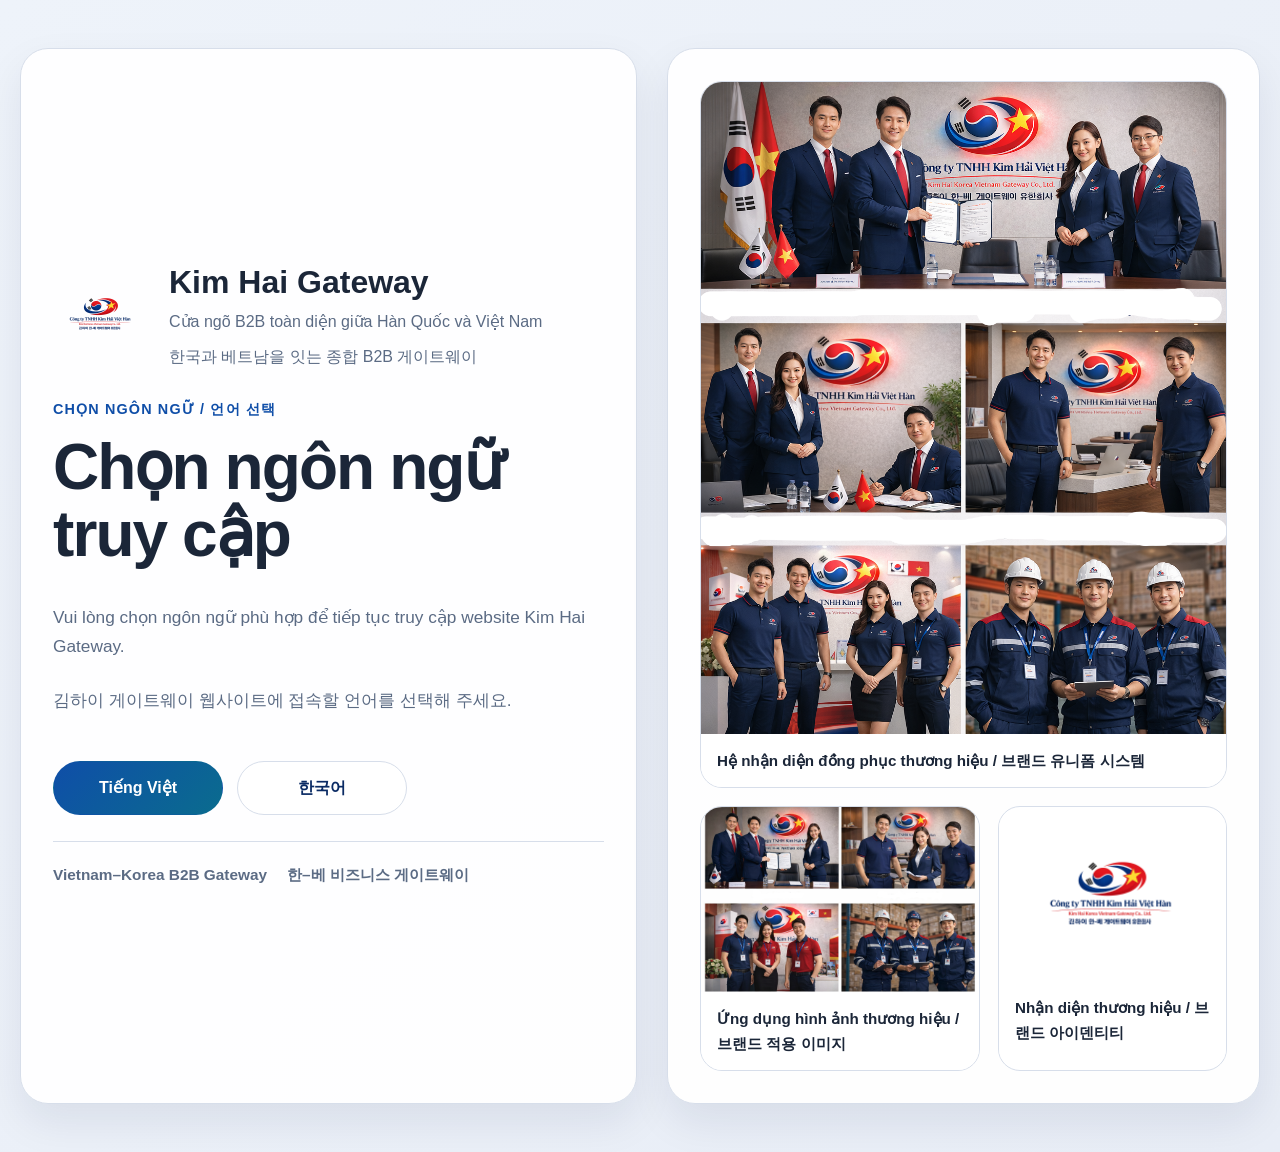
==== commit 08a0a2bf: "Update index.html" ====
--- a/index.html
+++ b/index.html
@@ -19,9 +19,7 @@
             <p class="lang-brand-ko">한국과 베트남을 잇는 종합 B2B 게이트웨이</p>
           </div>
         </div>
-
         <p class="lang-eyebrow">CHỌN NGÔN NGỮ / 언어 선택</p>
-
         <h2>Chọn ngôn ngữ truy cập</h2>
         <p class="lang-subtitle">
           Vui lòng chọn ngôn ngữ phù hợp để tiếp tục truy cập website Kim Hai Gateway.
--- a/assets/styles.css
+++ b/assets/styles.css
@@ -1,52 +1,699 @@
 :root {
-  --bg: #eef3fa; --surface: #ffffff; --text: #1b2638; --muted: #5b6b84; --line: #d7deea;
-  --primary: #0f4ea8; --primary-dark: #0b2b64; --accent: #0a6c8e; --shadow: 0 14px 40px rgba(15,31,63,.08);
-  --radius: 22px; --container: 1200px;
-}
-*{box-sizing:border-box} html{scroll-behavior:smooth}
-body{margin:0;font-family:Arial,"Helvetica Neue",Helvetica,sans-serif;color:var(--text);background:var(--bg);line-height:1.65}
-a{color:inherit;text-decoration:none} .container{width:min(var(--container),calc(100% - 40px));margin:0 auto}
-.site-header{position:sticky;top:0;z-index:20;background:rgba(255,255,255,.9);backdrop-filter:blur(10px);border-bottom:1px solid rgba(215,222,234,.8)}
-.header-inner{display:flex;align-items:center;justify-content:space-between;gap:20px;min-height:88px}
-.brand,.brand-lockup{display:flex;align-items:center;gap:14px}
-.brand-mark{width:56px;height:56px;border-radius:18px;background:linear-gradient(135deg,var(--primary),var(--accent));color:#fff;display:grid;place-items:center;font-weight:700;letter-spacing:.04em;box-shadow:var(--shadow);flex-shrink:0}
-.brand-text strong,.brand-lockup h1{display:block;margin:0;font-size:1.05rem;line-height:1.2}
-.brand-text small,.brand-lockup p{display:block;color:var(--muted);margin-top:4px;font-size:.95rem}
-.site-nav{display:flex;align-items:center;gap:8px;flex-wrap:wrap}
-.site-nav a{padding:12px 18px;border-radius:999px;font-weight:600;color:var(--text)}
-.site-nav a.active,.site-nav a:hover{background:#fff;box-shadow:0 6px 18px rgba(10,24,54,.08)}
-.lang-switch{display:flex;align-items:center;gap:8px}
-.lang-switch a{padding:10px 12px;border-radius:999px;border:1px solid var(--line);font-weight:700;color:var(--muted);background:#fff}
-.lang-switch a.active{color:#fff;background:linear-gradient(135deg,var(--primary),var(--accent));border-color:transparent}
-.hero{padding:72px 0 48px}.hero-grid{display:grid;grid-template-columns:1.3fr .9fr;gap:40px;align-items:center}
-.eyebrow{margin:0 0 12px;color:var(--primary);font-weight:800;letter-spacing:.08em;text-transform:uppercase;font-size:.9rem}
-.hero h1,.page-hero h1{margin:0 0 18px;font-size:clamp(2.4rem,6vw,4.5rem);line-height:1.05;letter-spacing:-.03em}
-.hero-text,.page-hero p{color:var(--muted);font-size:1.08rem;max-width:880px}
-.hero-card,.page-panel,.placeholder-box,.lang-card,.service-card,.benefit-card,.feature-item,.why-card,.note-card{background:var(--surface);border:1px solid var(--line);border-radius:var(--radius);box-shadow:var(--shadow)}
-.hero-card,.placeholder-box,.page-panel,.lang-card{padding:34px}
-.card-label,.placeholder-label{display:inline-block;background:#edf2ff;color:var(--primary);padding:9px 14px;border-radius:999px;font-weight:700;font-size:.92rem;margin-bottom:18px}
-.hero-card h2,.section-heading h2{margin:0 0 14px;font-size:clamp(1.8rem,3vw,2.6rem);line-height:1.2}
-.value-list{margin:18px 0 0;padding-left:22px}.value-list li{margin-bottom:10px;color:var(--text)}
-.button-row,.lang-actions{display:flex;gap:14px;flex-wrap:wrap;margin-top:28px}
-.btn{display:inline-flex;align-items:center;justify-content:center;min-height:54px;padding:0 24px;border-radius:999px;font-weight:700;border:1px solid transparent;transition:.2s ease}
-.btn:hover{transform:translateY(-1px)} .btn-primary{color:#fff;background:linear-gradient(135deg,var(--primary),var(--accent))}
-.btn-secondary,.btn-light{color:var(--primary-dark);background:#fff;border-color:var(--line)}
-.section{padding:52px 0}.section-alt{background:linear-gradient(180deg,rgba(255,255,255,.45),rgba(255,255,255,0))}
-.section-heading{max-width:860px;margin-bottom:28px}.section-heading.center{text-align:center;margin-inline:auto}.section-heading p{color:var(--muted);margin:0}
-.grid-2,.services-grid{display:grid;grid-template-columns:repeat(2,1fr);gap:22px}
-.benefit-grid,.why-grid{display:grid;grid-template-columns:repeat(3,1fr);gap:22px}
-.benefit-card,.service-card,.why-card,.note-card{padding:24px}
-.benefit-number{display:inline-grid;place-items:center;width:38px;height:38px;border-radius:12px;background:#eef3ff;color:var(--primary);font-weight:800;margin-bottom:12px}
-.two-col{display:grid;grid-template-columns:1.15fr .85fr;gap:28px}.feature-stack{display:grid;gap:18px;margin-top:22px}.feature-item{padding:22px}
-.feature-item h3,.service-card h3,.benefit-card h3,.why-card h3,.note-card h3{margin:0 0 10px;font-size:1.2rem}
-.feature-item p,.service-card p,.benefit-card p,.why-card p,.note-card p,.placeholder-box p{margin:0;color:var(--muted)}
-.page-hero{padding:64px 0 24px}.page-layout{display:grid;grid-template-columns:1.15fr .85fr;gap:28px;align-items:start}
-.page-panel h3{margin-top:0}.divider-list{border-top:1px solid var(--line)}.divider-item{padding:18px 0;border-bottom:1px solid var(--line)}.divider-item strong{display:block;margin-bottom:6px;font-size:1.02rem}
-.cta-band{background:linear-gradient(135deg,var(--primary),var(--primary-dark));color:#fff}.cta-band .eyebrow{color:rgba(255,255,255,.8)}
-.cta-band-inner{display:flex;align-items:center;justify-content:space-between;gap:24px}
-.site-footer{background:#071a3c;color:#fff;margin-top:36px}.footer-grid{display:grid;grid-template-columns:1fr 1fr 1fr;gap:28px;padding:44px 0 28px}
-.footer-grid h3,.footer-grid h4{margin-top:0;margin-bottom:14px}.footer-grid p,.footer-grid li,.footer-grid a{color:rgba(255,255,255,.86)}
-.footer-list{list-style:none;padding:0;margin:0}.footer-list li{margin-bottom:10px}.footer-bottom{border-top:1px solid rgba(255,255,255,.14);padding:18px 0 28px;color:rgba(255,255,255,.72)}
-.lang-gateway{min-height:100vh;display:grid;place-items:center;padding:32px 20px}.lang-card{width:min(760px,100%)}.center{text-align:center;justify-content:center}
-@media (max-width:980px){.hero-grid,.two-col,.page-layout,.grid-2,.benefit-grid,.why-grid,.services-grid,.footer-grid,.cta-band-inner{grid-template-columns:1fr}.header-inner{flex-direction:column;align-items:flex-start;padding:16px 0}.site-nav{width:100%}.hero h1,.page-hero h1{font-size:2.45rem}}
-@media (max-width:640px){.container{width:min(var(--container),calc(100% - 24px))}.hero,.page-hero,.section{padding-top:36px;padding-bottom:36px}.hero-card,.placeholder-box,.page-panel,.lang-card{padding:24px}.btn{width:100%}.button-row,.lang-actions{flex-direction:column}}
+  --bg: #eef3fa;
+  --surface: rgba(255, 255, 255, 0.94);
+  --surface-strong: #ffffff;
+  --text: #1b2638;
+  --muted: #5b6b84;
+  --line: #d7deea;
+  --primary: #0f4ea8;
+  --primary-dark: #0b2b64;
+  --accent: #0a6c8e;
+  --shadow: 0 18px 42px rgba(15, 31, 63, 0.08);
+  --radius: 28px;
+  --container: 1200px;
+}
+
+* {
+  box-sizing: border-box;
+}
+
+html {
+  scroll-behavior: smooth;
+}
+
+body {
+  margin: 0;
+  font-family: "Noto Sans", "Segoe UI", Arial, sans-serif;
+  color: var(--text);
+  background: linear-gradient(135deg, #eef3fa 0%, #e8edf6 100%);
+  line-height: 1.65;
+}
+
+a {
+  color: inherit;
+  text-decoration: none;
+}
+
+img {
+  max-width: 100%;
+  display: block;
+}
+
+.container {
+  width: min(var(--container), calc(100% - 40px));
+  margin: 0 auto;
+}
+
+.site-header {
+  position: sticky;
+  top: 0;
+  z-index: 20;
+  background: rgba(255, 255, 255, 0.9);
+  backdrop-filter: blur(10px);
+  border-bottom: 1px solid rgba(215, 222, 234, 0.8);
+}
+
+.header-inner {
+  display: flex;
+  align-items: center;
+  justify-content: space-between;
+  gap: 20px;
+  min-height: 88px;
+}
+
+.brand {
+  display: flex;
+  align-items: center;
+  gap: 14px;
+}
+
+.brand-mark {
+  width: 56px;
+  height: 56px;
+  border-radius: 18px;
+  background: linear-gradient(135deg, var(--primary), var(--accent));
+  color: #fff;
+  display: grid;
+  place-items: center;
+  font-weight: 700;
+  letter-spacing: 0.04em;
+  box-shadow: var(--shadow);
+  flex-shrink: 0;
+}
+
+.brand-text strong {
+  display: block;
+  margin: 0;
+  font-size: 1.05rem;
+  line-height: 1.2;
+}
+
+.brand-text small {
+  display: block;
+  color: var(--muted);
+  margin-top: 4px;
+  font-size: 0.95rem;
+}
+
+.site-nav {
+  display: flex;
+  align-items: center;
+  gap: 8px;
+  flex-wrap: wrap;
+}
+
+.site-nav a {
+  padding: 12px 18px;
+  border-radius: 999px;
+  font-weight: 600;
+  color: var(--text);
+}
+
+.site-nav a.active,
+.site-nav a:hover {
+  background: #fff;
+  box-shadow: 0 6px 18px rgba(10, 24, 54, 0.08);
+}
+
+.lang-switch {
+  display: flex;
+  align-items: center;
+  gap: 8px;
+}
+
+.lang-switch a {
+  padding: 10px 12px;
+  border-radius: 999px;
+  border: 1px solid var(--line);
+  font-weight: 700;
+  color: var(--muted);
+  background: #fff;
+}
+
+.lang-switch a.active {
+  color: #fff;
+  background: linear-gradient(135deg, var(--primary), var(--accent));
+  border-color: transparent;
+}
+
+.eyebrow,
+.lang-eyebrow {
+  margin: 0 0 12px;
+  color: var(--primary);
+  font-weight: 800;
+  letter-spacing: 0.08em;
+  text-transform: uppercase;
+  font-size: 0.9rem;
+}
+
+.btn {
+  display: inline-flex;
+  align-items: center;
+  justify-content: center;
+  min-height: 54px;
+  padding: 0 24px;
+  border-radius: 999px;
+  font-weight: 700;
+  border: 1px solid transparent;
+  transition: 0.2s ease;
+}
+
+.btn:hover {
+  transform: translateY(-1px);
+}
+
+.btn-primary {
+  color: #fff;
+  background: linear-gradient(135deg, var(--primary), var(--accent));
+}
+
+.btn-secondary,
+.btn-light {
+  color: var(--primary-dark);
+  background: #fff;
+  border-color: var(--line);
+}
+
+.hero {
+  padding: 72px 0 48px;
+}
+
+.hero-grid,
+.brand-home-grid {
+  display: grid;
+  grid-template-columns: 1.08fr 0.92fr;
+  gap: 34px;
+  align-items: center;
+}
+
+.hero h1,
+.page-hero h1,
+.brand-home-copy h1,
+.lang-copy-panel h2 {
+  margin: 0 0 18px;
+  font-size: clamp(2.4rem, 5vw, 4.4rem);
+  line-height: 1.05;
+  letter-spacing: -0.03em;
+  color: var(--text);
+}
+
+.hero-text,
+.page-hero p,
+.brand-home-copy p,
+.lang-subtitle,
+.lang-subtitle-ko {
+  color: var(--muted);
+  font-size: 1.08rem;
+}
+
+.hero-card,
+.panel-card,
+.page-panel,
+.info-card,
+.placeholder-box,
+.lang-card,
+.service-card,
+.benefit-card,
+.contact-card,
+.feature-item,
+.why-card,
+.note-card,
+.brand-home-panel,
+.lang-copy-panel,
+.lang-visual-panel,
+.brand-home-visual,
+.brand-gallery-card {
+  background: var(--surface);
+  border: 1px solid var(--line);
+  border-radius: var(--radius);
+  box-shadow: var(--shadow);
+}
+
+.hero-card,
+.placeholder-box,
+.page-panel,
+.lang-card,
+.lang-copy-panel,
+.lang-visual-panel,
+.brand-home-panel,
+.brand-home-visual {
+  padding: 32px;
+}
+
+.card-label,
+.placeholder-label {
+  display: inline-block;
+  background: #edf2ff;
+  color: var(--primary);
+  padding: 9px 14px;
+  border-radius: 999px;
+  font-weight: 700;
+  font-size: 0.92rem;
+  margin-bottom: 18px;
+}
+
+.section {
+  padding: 52px 0;
+}
+
+.section-alt {
+  background: linear-gradient(180deg, rgba(255,255,255,0.45), rgba(255,255,255,0));
+}
+
+.section-heading {
+  max-width: 860px;
+  margin-bottom: 28px;
+}
+
+.section-heading p {
+  color: var(--muted);
+  margin: 0;
+}
+
+.benefit-grid,
+.contact-grid,
+.why-grid,
+.brand-gallery-grid {
+  display: grid;
+  grid-template-columns: repeat(3, 1fr);
+  gap: 22px;
+}
+
+.services-grid,
+.grid-2 {
+  display: grid;
+  grid-template-columns: repeat(2, 1fr);
+  gap: 22px;
+}
+
+.benefit-card,
+.service-card,
+.contact-card,
+.why-card,
+.note-card,
+.brand-gallery-card {
+  padding: 24px;
+}
+
+.benefit-number {
+  display: inline-grid;
+  place-items: center;
+  width: 38px;
+  height: 38px;
+  border-radius: 12px;
+  background: #eef3ff;
+  color: var(--primary);
+  font-weight: 800;
+  margin-bottom: 12px;
+}
+
+.two-col,
+.page-layout {
+  display: grid;
+  grid-template-columns: 1.15fr 0.85fr;
+  gap: 28px;
+}
+
+.feature-stack {
+  display: grid;
+  gap: 18px;
+  margin-top: 22px;
+}
+
+.feature-item {
+  padding: 22px;
+}
+
+.feature-item h3,
+.service-card h3,
+.benefit-card h3,
+.contact-card h3,
+.why-card h3,
+.note-card h3,
+.brand-gallery-card h3,
+.brand-home-panel h3 {
+  margin: 0 0 10px;
+  font-size: 1.2rem;
+}
+
+.feature-item p,
+.service-card p,
+.benefit-card p,
+.contact-card p,
+.why-card p,
+.note-card p,
+.placeholder-box p,
+.brand-gallery-card p,
+.brand-home-panel p {
+  margin: 0;
+  color: var(--muted);
+}
+
+.page-hero {
+  padding: 64px 0 24px;
+}
+
+.divider-list {
+  border-top: 1px solid var(--line);
+}
+
+.divider-item {
+  padding: 18px 0;
+  border-bottom: 1px solid var(--line);
+}
+
+.divider-item strong {
+  display: block;
+  margin-bottom: 6px;
+  font-size: 1.02rem;
+}
+
+.cta-band {
+  background: linear-gradient(135deg, var(--primary), var(--primary-dark));
+  color: #fff;
+}
+
+.cta-band .eyebrow {
+  color: rgba(255,255,255,0.8);
+}
+
+.cta-band-inner {
+  display: flex;
+  align-items: center;
+  justify-content: space-between;
+  gap: 24px;
+}
+
+.site-footer {
+  background: #071a3c;
+  color: #fff;
+  margin-top: 36px;
+}
+
+.footer-grid {
+  display: grid;
+  grid-template-columns: 1fr 1fr 1fr;
+  gap: 28px;
+  padding: 44px 0 28px;
+}
+
+.footer-grid h3,
+.footer-grid h4 {
+  margin-top: 0;
+  margin-bottom: 14px;
+}
+
+.footer-grid p,
+.footer-grid li,
+.footer-grid a {
+  color: rgba(255,255,255,0.86);
+}
+
+.footer-list {
+  list-style: none;
+  padding: 0;
+  margin: 0;
+}
+
+.footer-list li {
+  margin-bottom: 10px;
+}
+
+.footer-bottom {
+  border-top: 1px solid rgba(255,255,255,0.14);
+  padding: 18px 0 28px;
+  color: rgba(255,255,255,0.72);
+}
+
+/* Root landing page */
+.lang-landing-page {
+  background: linear-gradient(135deg, #eef3fa 0%, #e8edf6 100%);
+}
+
+.lang-landing-wrap {
+  min-height: 100vh;
+  display: grid;
+  place-items: center;
+  padding: 48px 20px;
+}
+
+.lang-landing-hero {
+  width: min(1280px, 100%);
+  display: grid;
+  grid-template-columns: 1.02fr 0.98fr;
+  gap: 30px;
+  align-items: stretch;
+}
+
+.lang-copy-panel {
+  display: flex;
+  flex-direction: column;
+  justify-content: center;
+}
+
+.lang-brand-head {
+  display: flex;
+  align-items: center;
+  gap: 20px;
+  margin-bottom: 28px;
+}
+
+.lang-logo-img {
+  width: 96px;
+  height: auto;
+  flex-shrink: 0;
+  object-fit: contain;
+}
+
+.lang-brand-text h1 {
+  margin: 0 0 8px;
+  font-size: 2rem;
+  line-height: 1.15;
+  color: #1b2638;
+}
+
+.lang-brand-vi,
+.lang-brand-ko {
+  margin: 0;
+  color: var(--muted);
+  font-size: 1rem;
+}
+
+.lang-brand-ko {
+  margin-top: 8px;
+}
+
+.lang-subtitle-ko {
+  margin-top: 8px;
+}
+
+.lang-actions {
+  display: flex;
+  gap: 14px;
+  flex-wrap: wrap;
+  margin-top: 30px;
+}
+
+.lang-actions .btn {
+  min-width: 170px;
+}
+
+.lang-note {
+  display: flex;
+  flex-wrap: wrap;
+  gap: 12px 20px;
+  margin-top: 26px;
+  padding-top: 20px;
+  border-top: 1px solid var(--line);
+  color: var(--muted);
+  font-size: 0.96rem;
+  font-weight: 600;
+}
+
+.lang-visual-panel {
+  display: flex;
+  flex-direction: column;
+  gap: 18px;
+  justify-content: center;
+}
+
+.lang-visual-main,
+.lang-visual-card,
+.brand-home-image,
+.brand-gallery-card {
+  margin: 0;
+  overflow: hidden;
+  border-radius: 22px;
+  background: #fff;
+  border: 1px solid var(--line);
+}
+
+.lang-visual-main img,
+.lang-visual-card img,
+.brand-home-image img,
+.brand-gallery-card img {
+  width: 100%;
+  display: block;
+  object-fit: cover;
+}
+
+.lang-visual-main figcaption,
+.lang-visual-card figcaption,
+.brand-home-image figcaption {
+  padding: 14px 16px;
+  font-size: 0.95rem;
+  font-weight: 600;
+  color: #1b2638;
+  background: #fff;
+}
+
+.lang-visual-grid {
+  display: grid;
+  grid-template-columns: 1.1fr 0.9fr;
+  gap: 18px;
+}
+
+.logo-card {
+  display: flex;
+  flex-direction: column;
+  justify-content: center;
+}
+
+.logo-card img {
+  object-fit: contain;
+  padding: 18px;
+  background: #fff;
+}
+
+/* VI homepage upgrade */
+.brand-home-hero {
+  padding: 72px 0 36px;
+}
+
+.brand-home-copy .eyebrow {
+  margin-bottom: 12px;
+}
+
+.brand-home-copy .button-row {
+  margin-top: 26px;
+  display: flex;
+  gap: 14px;
+  flex-wrap: wrap;
+}
+
+.brand-home-panel ul {
+  margin: 16px 0 0;
+  padding-left: 20px;
+}
+
+.brand-home-panel li {
+  margin-bottom: 10px;
+}
+
+.brand-home-visual {
+  display: flex;
+  flex-direction: column;
+  gap: 18px;
+}
+
+.brand-home-image figcaption {
+  padding: 12px 14px;
+}
+
+.brand-gallery {
+  padding: 20px 0 52px;
+}
+
+.brand-gallery-card img {
+  aspect-ratio: 4 / 3;
+  object-fit: cover;
+}
+
+.brand-gallery-card .brand-gallery-body {
+  padding: 18px;
+}
+
+@media (max-width: 1024px) {
+  .hero-grid,
+  .brand-home-grid,
+  .two-col,
+  .page-layout,
+  .grid-2,
+  .benefit-grid,
+  .contact-grid,
+  .why-grid,
+  .services-grid,
+  .footer-grid,
+  .cta-band-inner,
+  .lang-landing-hero,
+  .lang-visual-grid,
+  .brand-gallery-grid {
+    grid-template-columns: 1fr;
+  }
+
+  .header-inner {
+    flex-direction: column;
+    align-items: flex-start;
+    padding: 16px 0;
+  }
+
+  .site-nav {
+    width: 100%;
+  }
+
+  .hero h1,
+  .page-hero h1,
+  .brand-home-copy h1,
+  .lang-copy-panel h2 {
+    font-size: 2.6rem;
+  }
+}
+
+@media (max-width: 640px) {
+  .container {
+    width: min(var(--container), calc(100% - 24px));
+  }
+
+  .hero,
+  .page-hero,
+  .section,
+  .brand-home-hero,
+  .brand-gallery {
+    padding-top: 36px;
+    padding-bottom: 36px;
+  }
+
+  .hero-card,
+  .placeholder-box,
+  .page-panel,
+  .lang-card,
+  .lang-copy-panel,
+  .lang-visual-panel,
+  .brand-home-panel,
+  .brand-home-visual {
+    padding: 22px;
+  }
+
+  .lang-brand-head {
+    flex-direction: column;
+    align-items: flex-start;
+  }
+
+  .lang-logo-img {
+    width: 78px;
+  }
+
+  .lang-copy-panel h2,
+  .brand-home-copy h1 {
+    font-size: 2.15rem;
+  }
+
+  .button-row,
+  .lang-actions {
+    flex-direction: column;
+  }
+
+  .btn {
+    width: 100%;
+  }
+}
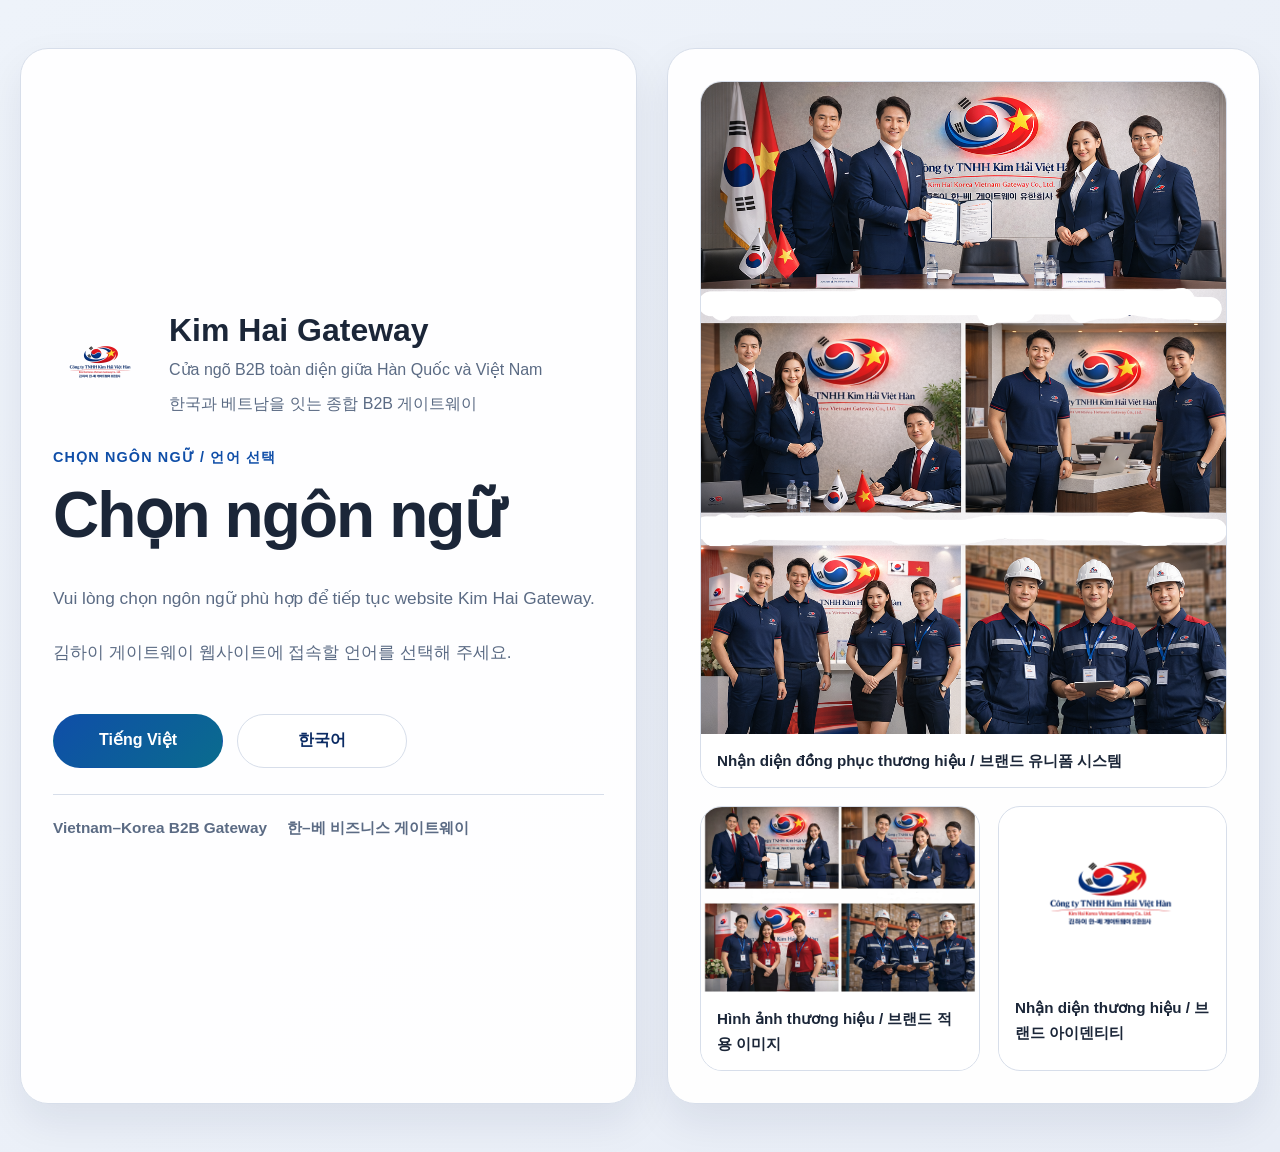
==== commit 8194dbfa: "Update index.html" ====
--- a/index.html
+++ b/index.html
@@ -20,9 +20,9 @@
           </div>
         </div>
         <p class="lang-eyebrow">CHỌN NGÔN NGỮ / 언어 선택</p>
-        <h2>Chọn ngôn ngữ truy cập</h2>
+        <h2>Chọn ngôn ngữ</h2>
         <p class="lang-subtitle">
-          Vui lòng chọn ngôn ngữ phù hợp để tiếp tục truy cập website Kim Hai Gateway.
+          Vui lòng chọn ngôn ngữ phù hợp để tiếp tục website Kim Hai Gateway.
         </p>
         <p class="lang-subtitle-ko">
           김하이 게이트웨이 웹사이트에 접속할 언어를 선택해 주세요.
@@ -32,25 +32,22 @@
           <a class="btn btn-primary" href="/vi/index.html">Tiếng Việt</a>
           <a class="btn btn-secondary" href="/ko/index.html">한국어</a>
         </div>
-
         <div class="lang-note">
           <span>Vietnam–Korea B2B Gateway</span>
           <span>한–베 비즈니스 게이트웨이</span>
         </div>
       </div>
-
       <div class="lang-visual-panel">
         <figure class="lang-visual-main">
           <img src="/assets/uniform-board.png" alt="Hình ảnh đồng phục thương hiệu Kim Hai Gateway">
-          <figcaption>Hệ nhận diện đồng phục thương hiệu / 브랜드 유니폼 시스템</figcaption>
+          <figcaption>Nhận diện đồng phục thương hiệu / 브랜드 유니폼 시스템</figcaption>
         </figure>
 
         <div class="lang-visual-grid">
           <figure class="lang-visual-card">
-            <img src="/assets/uniform-gallery.png" alt="Hình ảnh ứng dụng đồng phục Kim Hai Gateway">
-            <figcaption>Ứng dụng hình ảnh thương hiệu / 브랜드 적용 이미지</figcaption>
+            <img src="/assets/uniform-gallery.png" alt="Hình ảnh đồng phục Kim Hai Gateway">
+            <figcaption>Hình ảnh thương hiệu / 브랜드 적용 이미지</figcaption>
           </figure>
-
           <figure class="lang-visual-card logo-card">
             <img src="/assets/logo-khg.png" alt="Logo Kim Hai Gateway">
             <figcaption>Nhận diện thương hiệu / 브랜드 아이덴티티</figcaption>
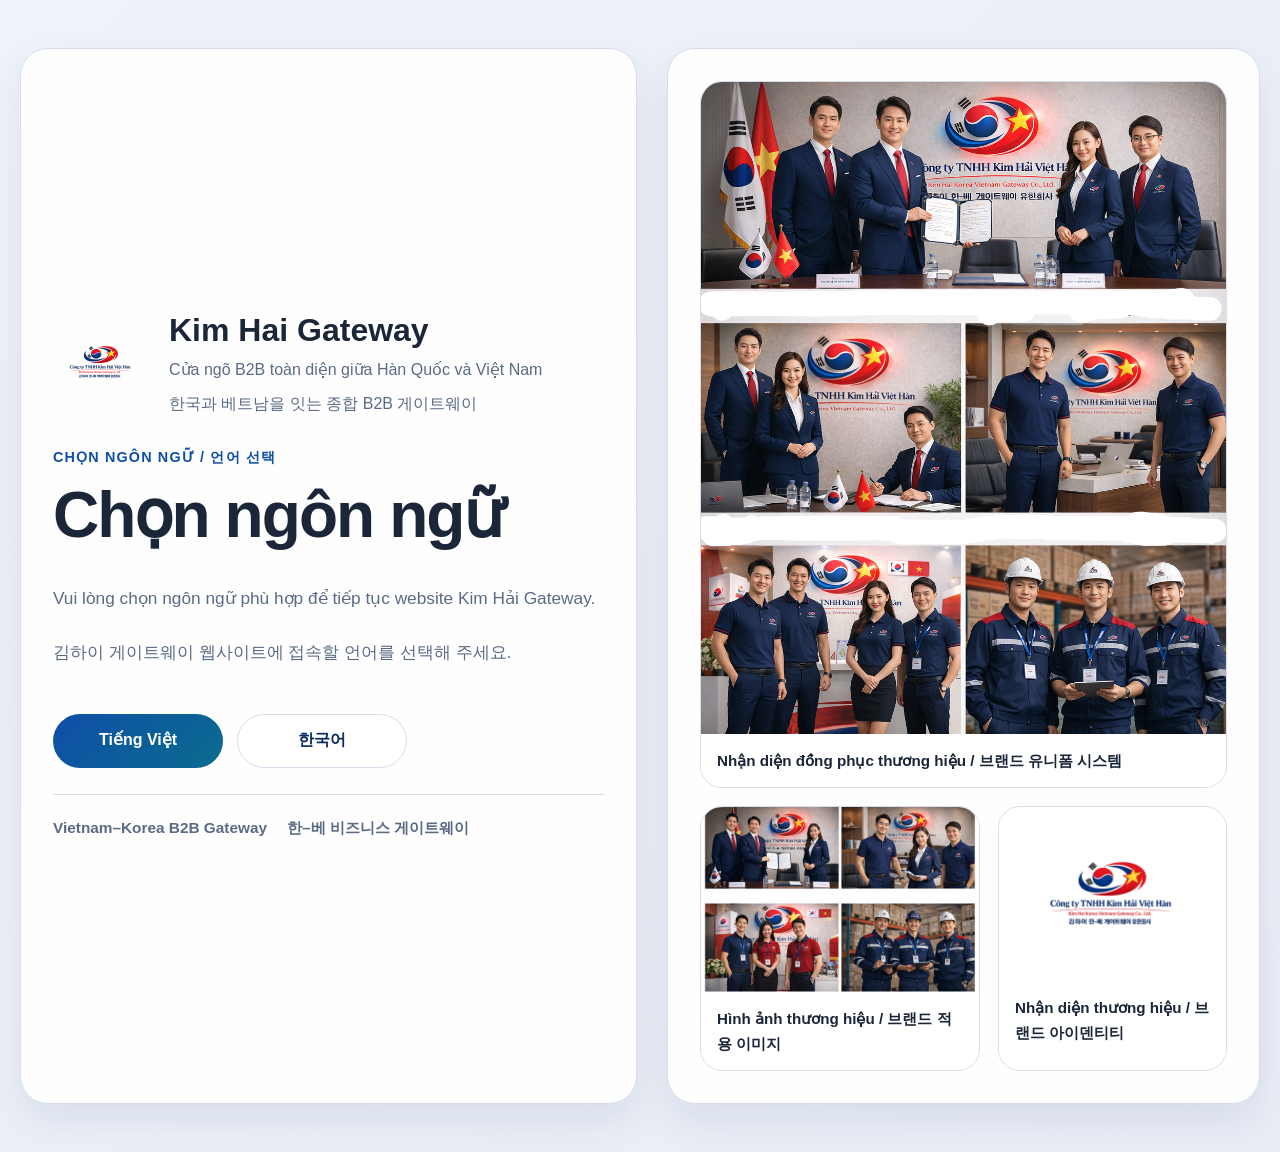
==== commit 8f71018f: "update index.html" ====
--- a/index.html
+++ b/index.html
@@ -3,8 +3,8 @@
 <head>
   <meta charset="UTF-8" />
   <meta name="viewport" content="width=device-width, initial-scale=1.0" />
-  <title>Kim Hai Gateway | Chọn ngôn ngữ</title>
-  <meta name="description" content="Kim Hai Gateway - Cửa ngõ B2B toàn diện giữa Hàn Quốc và Việt Nam." />
+  <title>Kim Hải Gateway | Chọn ngôn ngữ</title>
+  <meta name="description" content="Kim Hải Gateway - Cửa ngõ B2B toàn diện giữa Hàn Quốc và Việt Nam." />
   <link rel="stylesheet" href="/assets/styles.css" />
 </head>
 <body class="lang-landing-page">
@@ -12,7 +12,7 @@
     <section class="lang-landing-hero">
       <div class="lang-copy-panel">
         <div class="lang-brand-head">
-          <img src="/assets/logo-khg.png" alt="Logo Kim Hai Gateway" class="lang-logo-img">
+          <img src="/assets/logo-khg.png" alt="Logo Kim Hải Gateway" class="lang-logo-img">
           <div class="lang-brand-text">
             <h1>Kim Hai Gateway</h1>
             <p class="lang-brand-vi">Cửa ngõ B2B toàn diện giữa Hàn Quốc và Việt Nam</p>
@@ -22,12 +22,11 @@
         <p class="lang-eyebrow">CHỌN NGÔN NGỮ / 언어 선택</p>
         <h2>Chọn ngôn ngữ</h2>
         <p class="lang-subtitle">
-          Vui lòng chọn ngôn ngữ phù hợp để tiếp tục website Kim Hai Gateway.
+          Vui lòng chọn ngôn ngữ phù hợp để tiếp tục website Kim Hải Gateway.
         </p>
         <p class="lang-subtitle-ko">
           김하이 게이트웨이 웹사이트에 접속할 언어를 선택해 주세요.
         </p>
-
         <div class="lang-actions">
           <a class="btn btn-primary" href="/vi/index.html">Tiếng Việt</a>
           <a class="btn btn-secondary" href="/ko/index.html">한국어</a>
@@ -39,17 +38,16 @@
       </div>
       <div class="lang-visual-panel">
         <figure class="lang-visual-main">
-          <img src="/assets/uniform-board.png" alt="Hình ảnh đồng phục thương hiệu Kim Hai Gateway">
+          <img src="/assets/uniform-board.png" alt="Đồng phục thương hiệu Kim Hải Gateway">
           <figcaption>Nhận diện đồng phục thương hiệu / 브랜드 유니폼 시스템</figcaption>
         </figure>
-
         <div class="lang-visual-grid">
           <figure class="lang-visual-card">
-            <img src="/assets/uniform-gallery.png" alt="Hình ảnh đồng phục Kim Hai Gateway">
+            <img src="/assets/uniform-gallery.png" alt="Hình ảnh đồng phục Kim Hải Gateway">
             <figcaption>Hình ảnh thương hiệu / 브랜드 적용 이미지</figcaption>
           </figure>
           <figure class="lang-visual-card logo-card">
-            <img src="/assets/logo-khg.png" alt="Logo Kim Hai Gateway">
+            <img src="/assets/logo-khg.png" alt="Logo Kim Hải Gateway">
             <figcaption>Nhận diện thương hiệu / 브랜드 아이덴티티</figcaption>
           </figure>
         </div>
